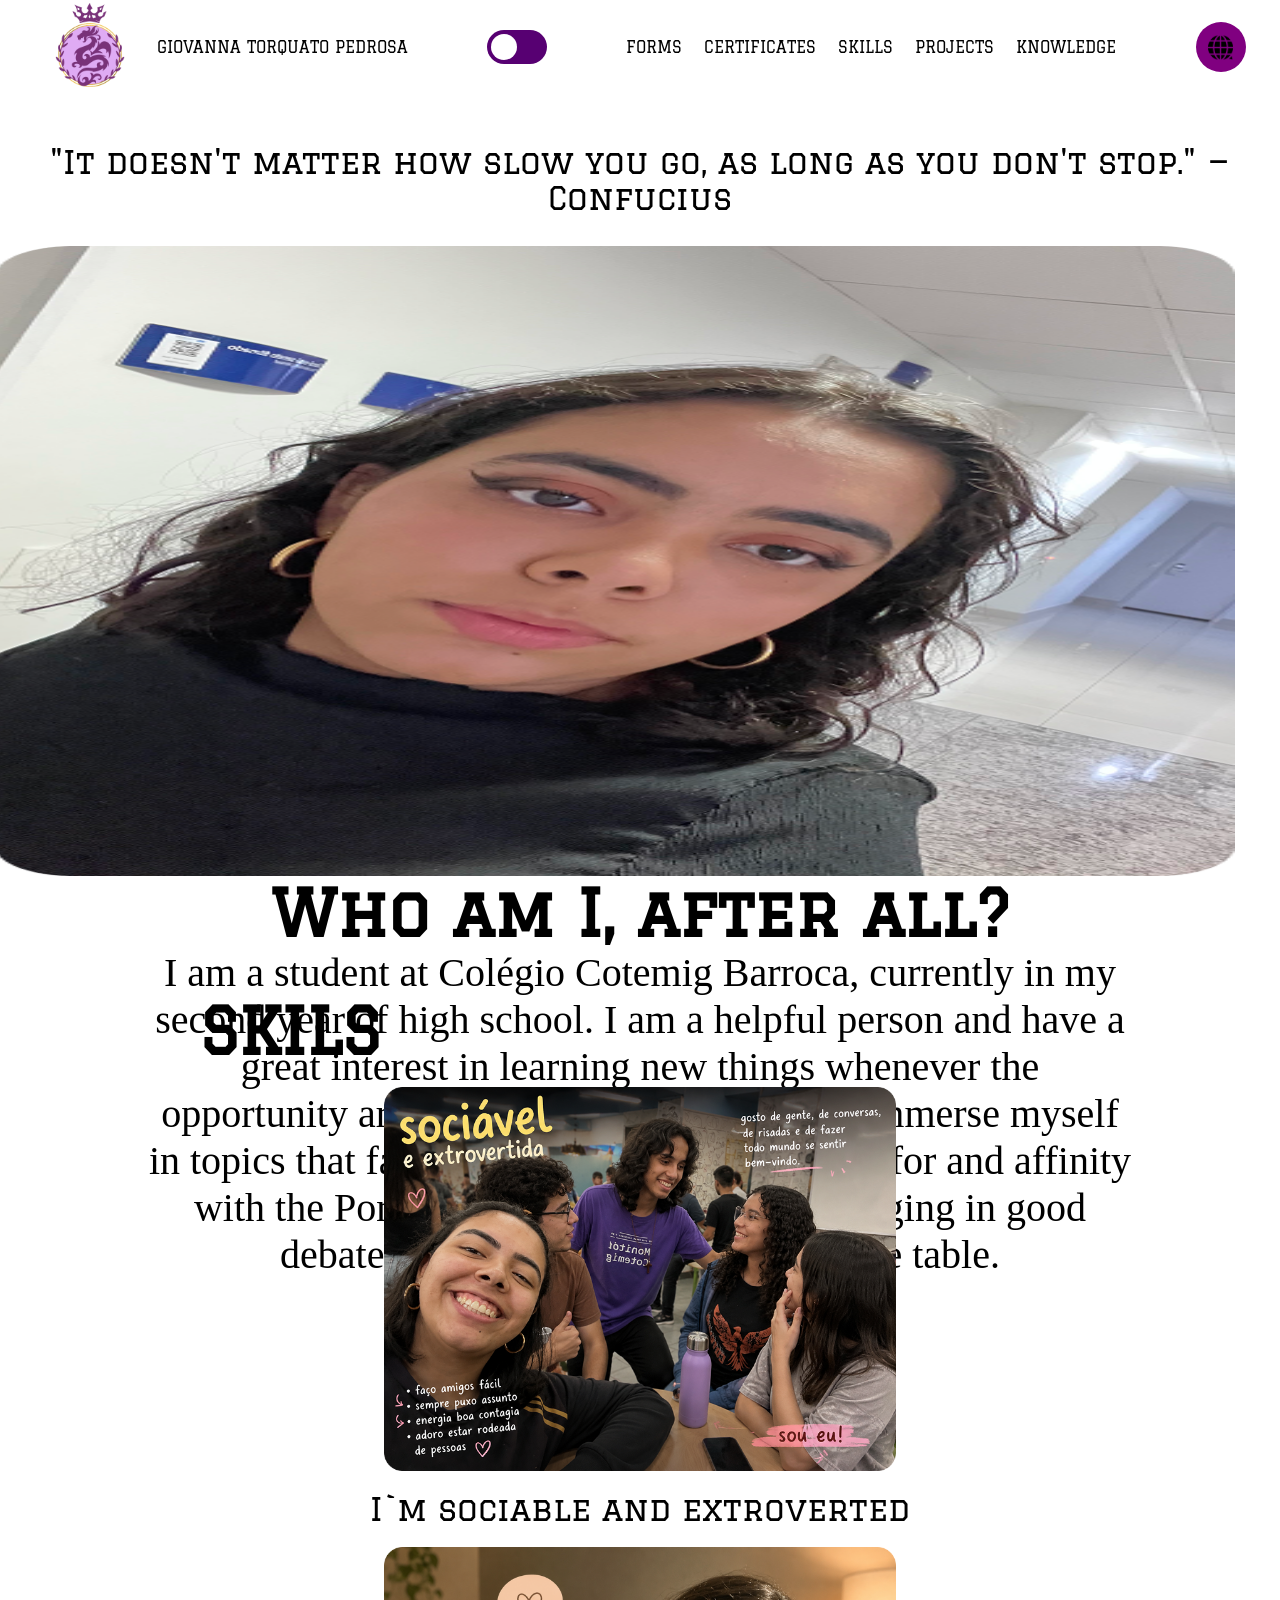
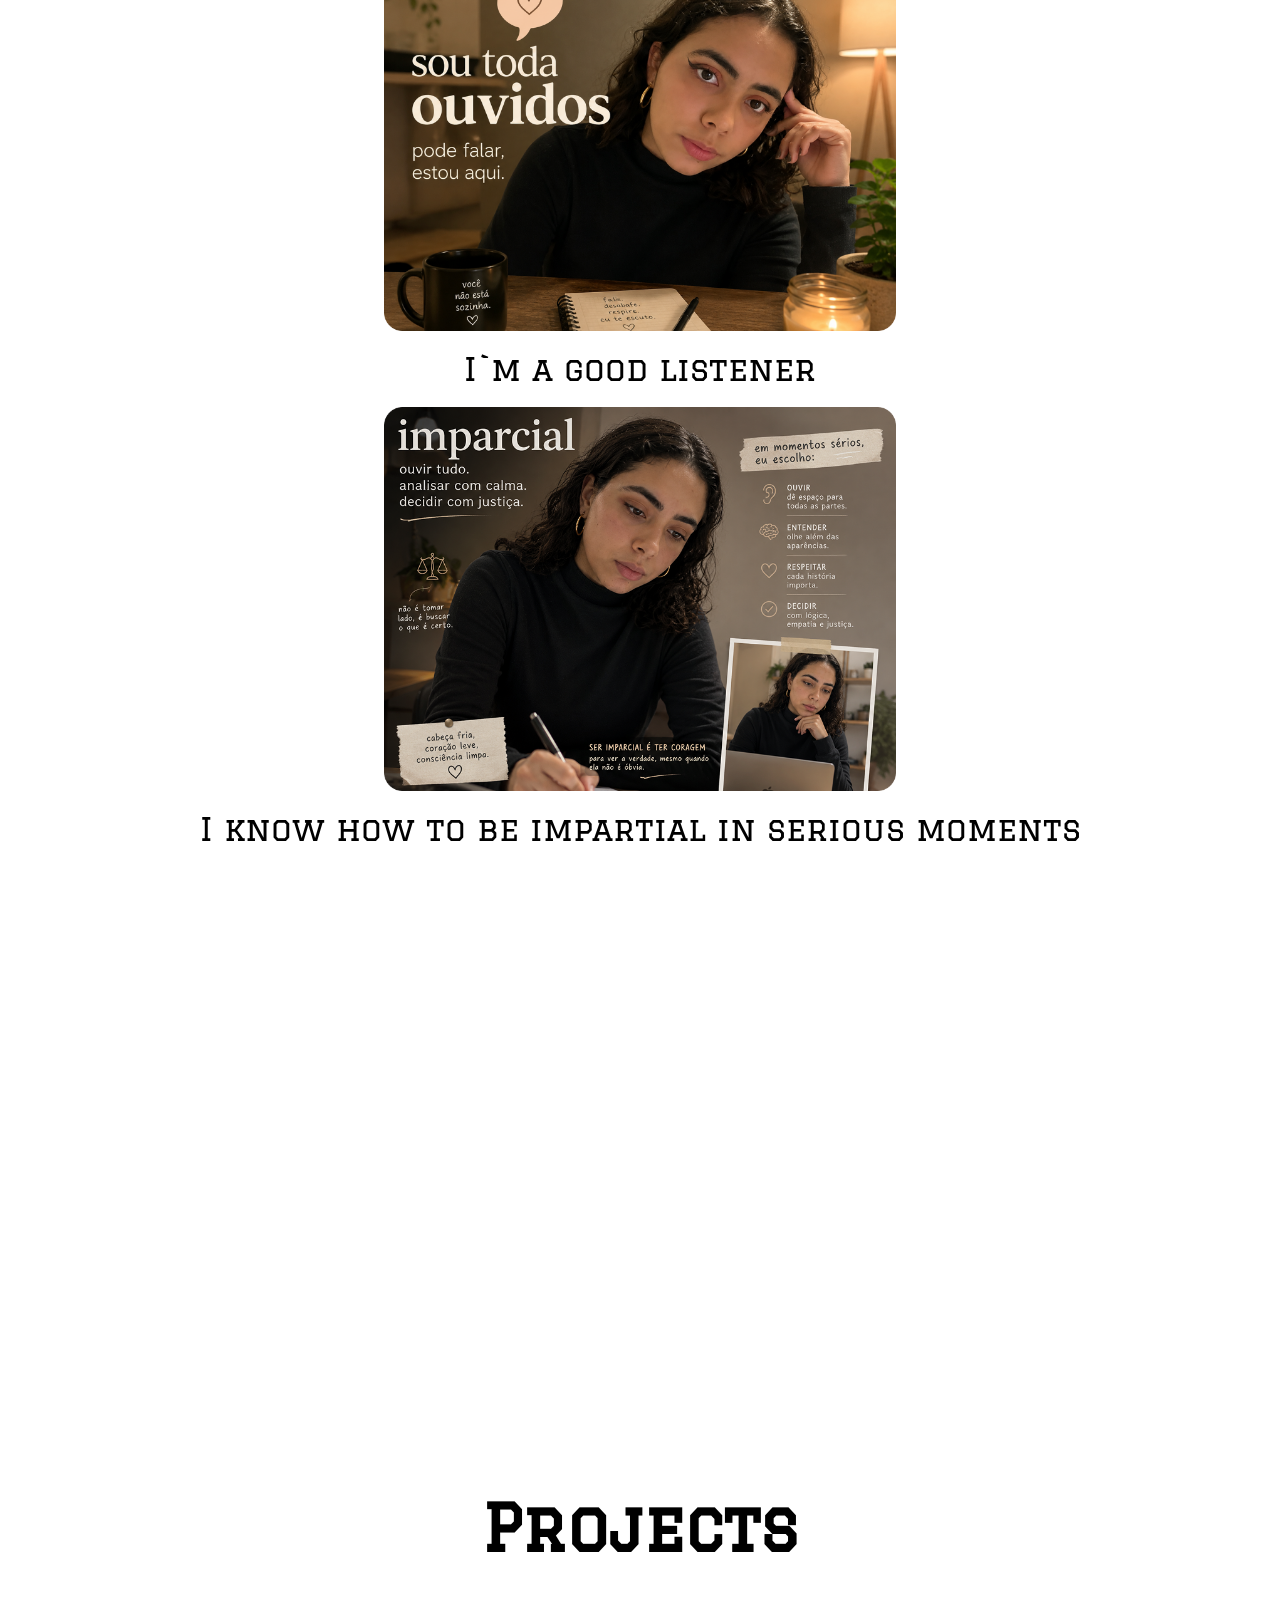
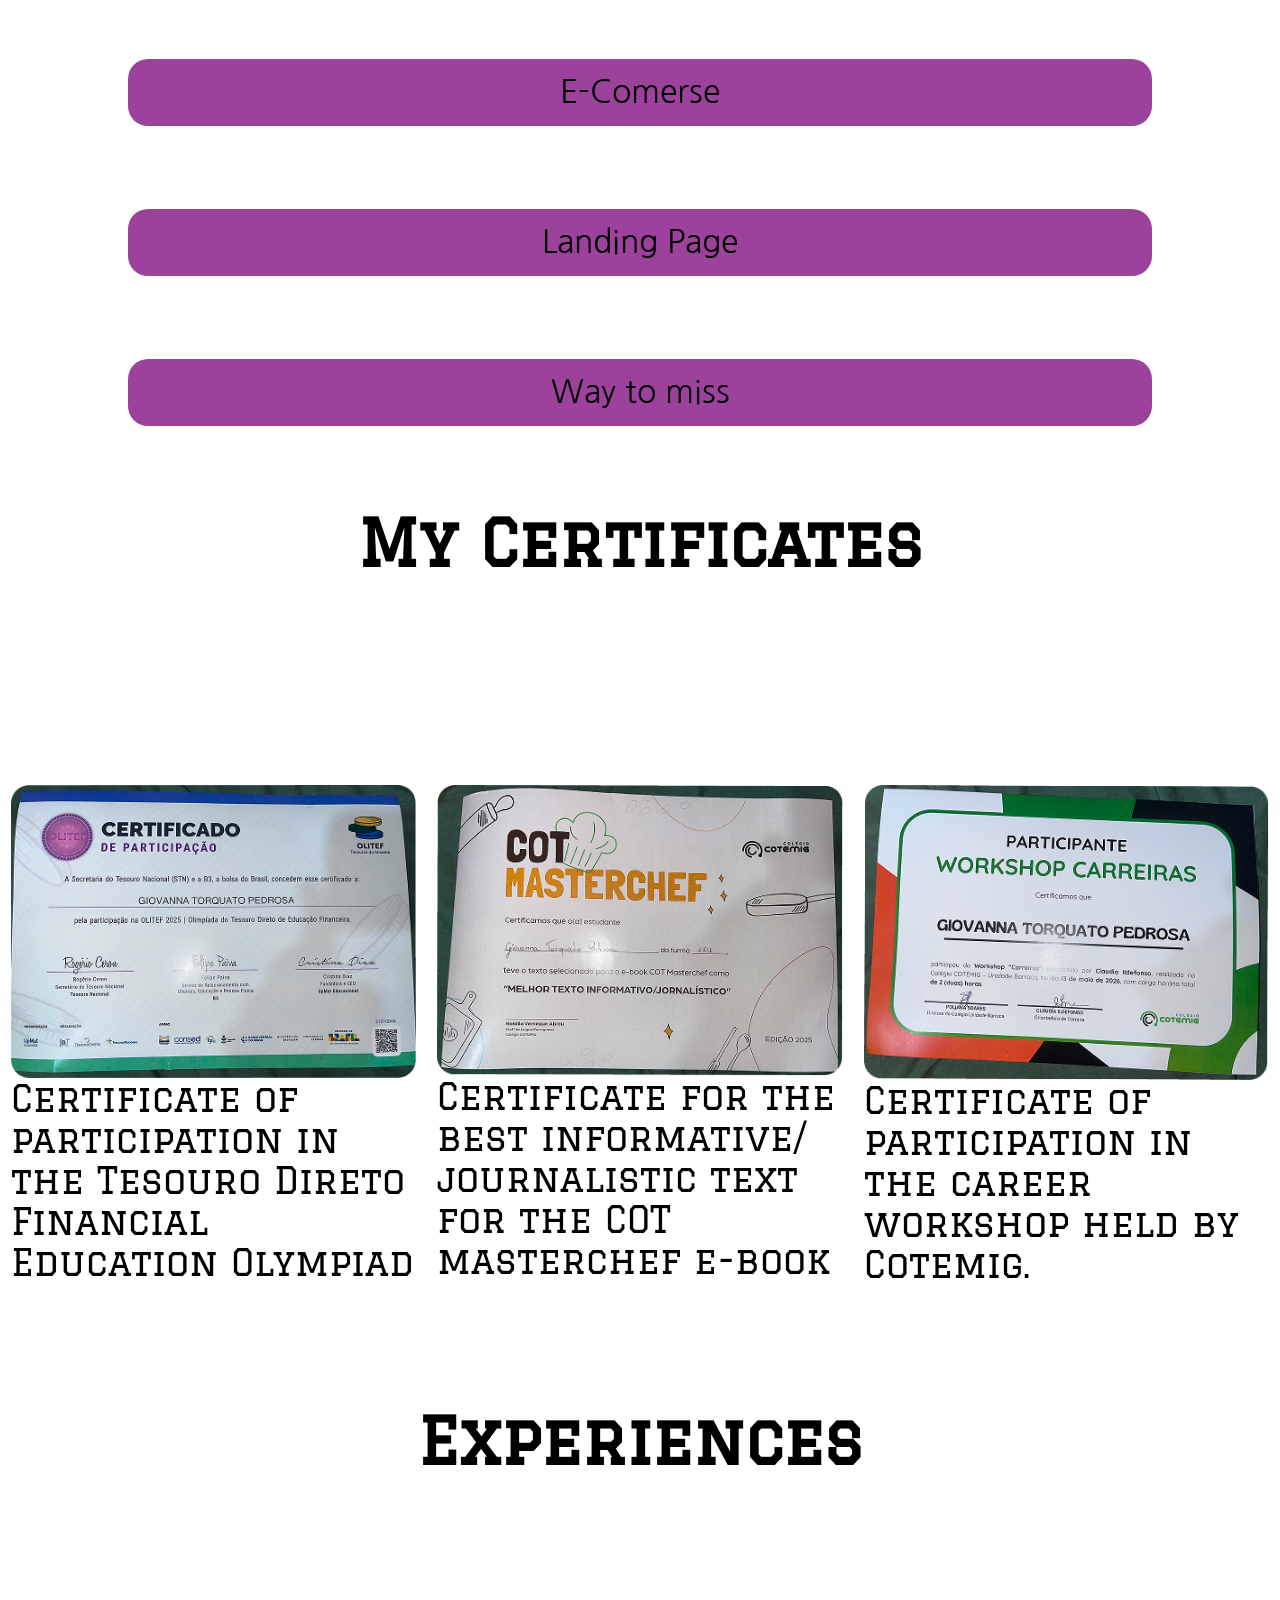
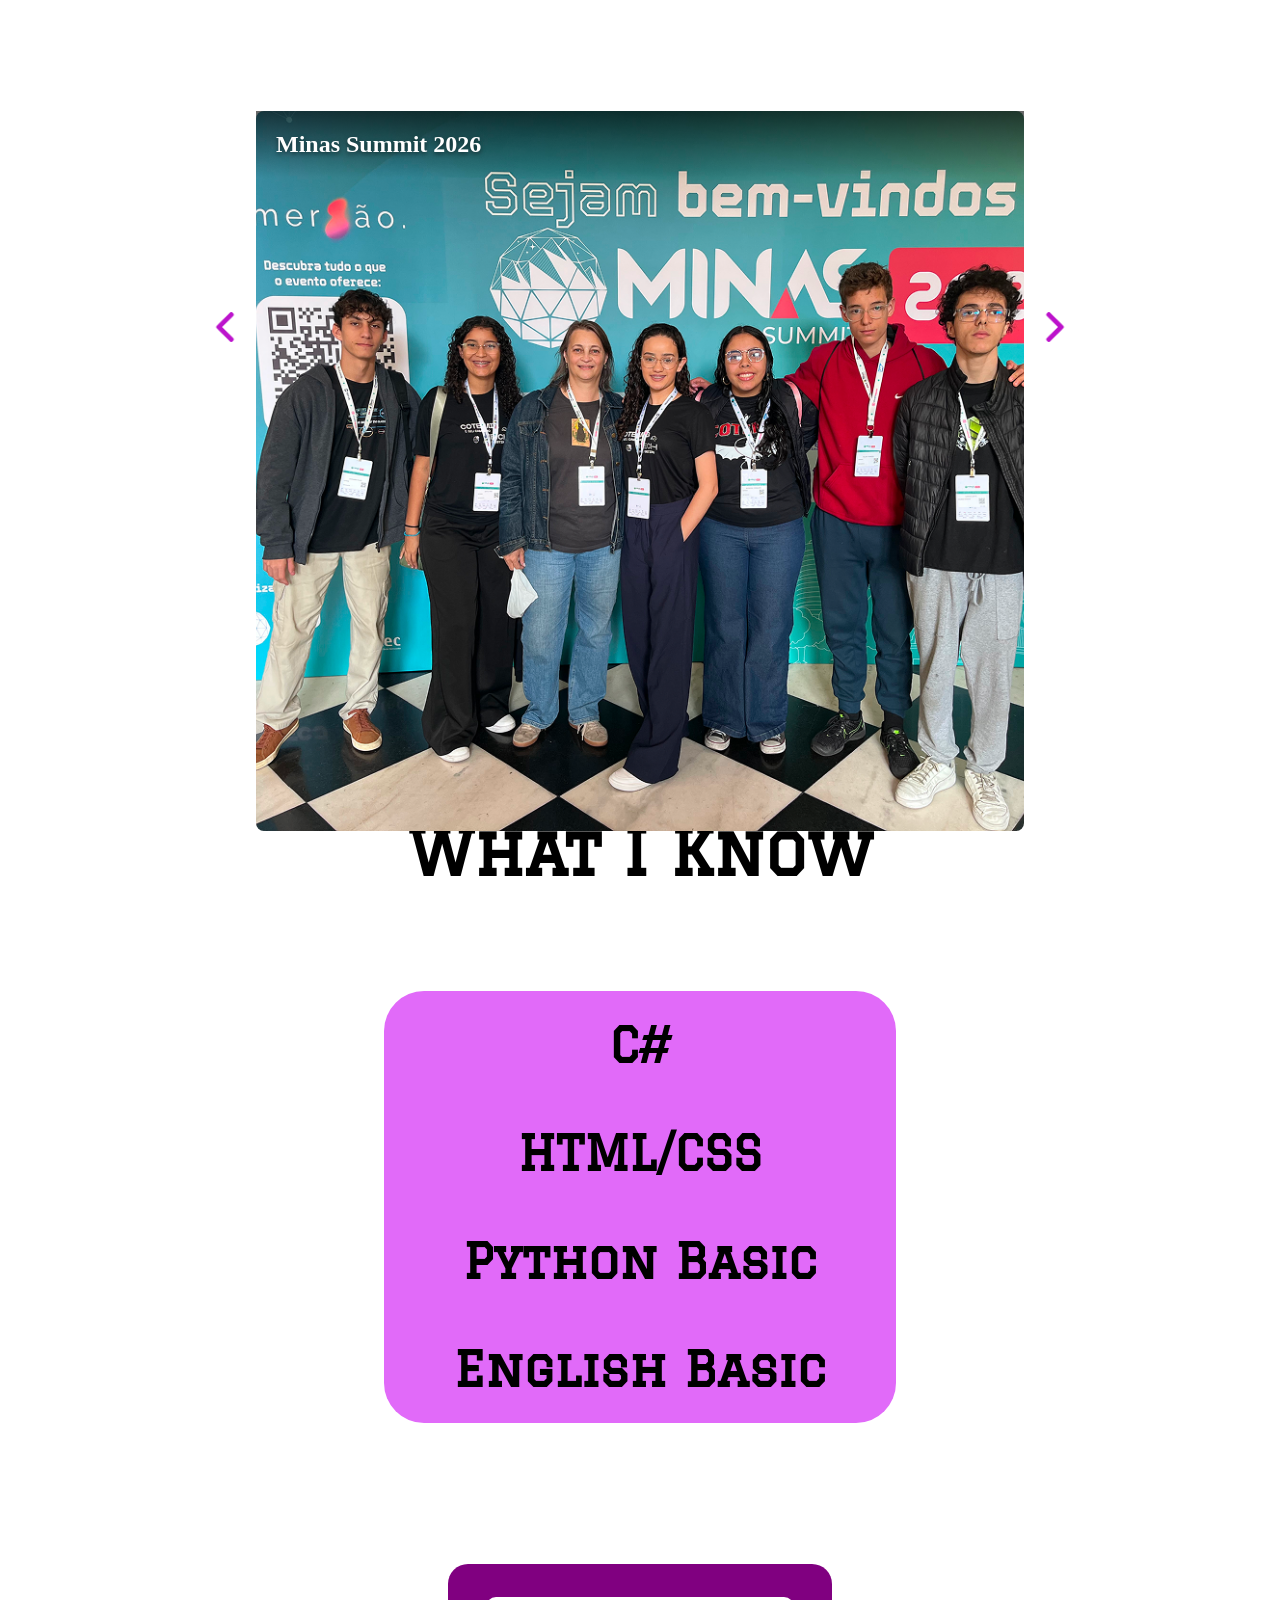
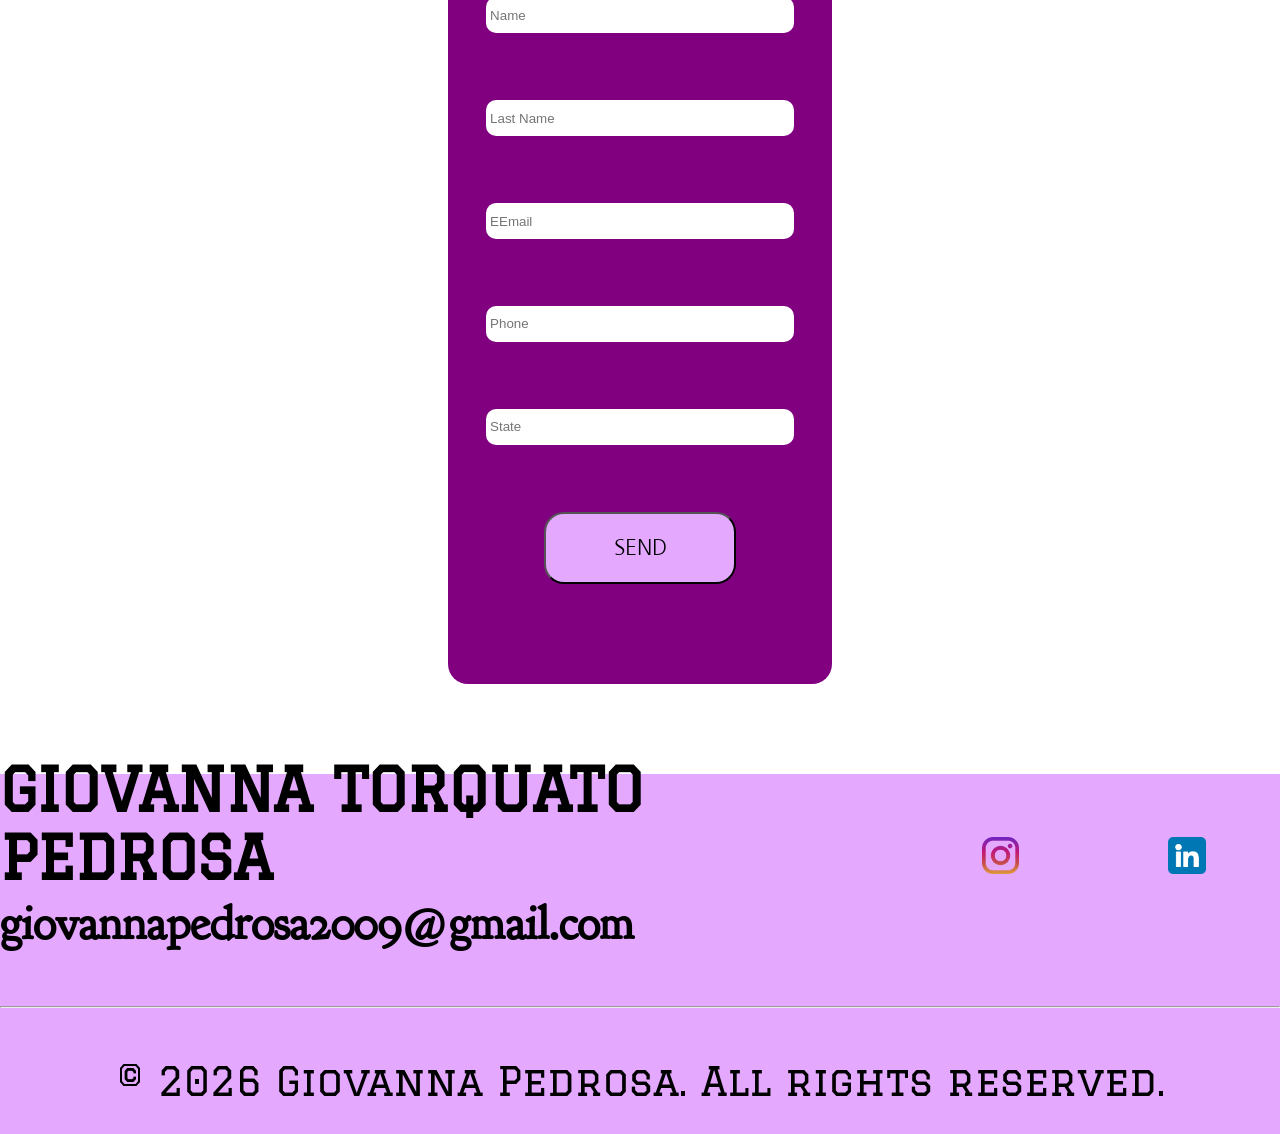
==== english.html @ 8c56c1c0 "Add files via upload" ====
<!DOCTYPE html>
<html lang="en">

<head>
    <meta charset="UTF-8">
    <meta name="viewport" content="width=device-width, initial-scale=1.0">
    <meta name="viewport" content="width=device-width, initial-scale=1">
    <title>Portifolio - GIOVANNA TORQUATO PEDROSA</title>
    <link rel="stylesheet" href="style.css">
    <script src="script.js" defer></script>
    <link rel="preconnect" href="https://fonts.googleapis.com">
    <link rel="preconnect" href="https://fonts.gstatic.com" crossorigin>
    <link
        href="https://fonts.googleapis.com/css2?family=Goudy+Bookletter+1911&family=Graduate&family=IM+Fell+Great+Primer+SC&family=Nanum+Gothic&display=swap"
        rel="stylesheet">
</head>

<body>
    <header class="header">

        <div id="logo_nome">
            <div class="img"><img src="Logo.png" alt=""></div>
            <p>GIOVANNA TORQUATO PEDROSA</p>

        </div>
        <label class="switch">
            <input type="checkbox" id="meu-switch">
            <span class="slider"></span>
        </label>

        <div class="dropdown">
            <button class="dropbtn">Menu</button>
            <div class="dropdown-content">
                <a href="#FORMS">FORMS</a>
                <a href="#CER">CERTIFICATES</a>
                <a href="#skils">SKILLS</a>
                <a href="#secao-contato">PROJECTS</a>
                <a href="#Conhecimento">KNOWLEDGE</a>
                </div>
        </div><a href="index.html" class="imgs"><img src="traducao.png" alt="English"></a>
            
    </header>

    <section class="conteudo">
        <p class="phrase">"It doesn't matter how slow you go, as long as you don't stop." — Confucius</p>
         <img src="eu.png" class="eu"><div class="conteudo1">
            <div class="display">
                <h1>Who am I, after all?</h1>
                <p>I am a student at Colégio Cotemig Barroca, currently in my second year of high school. I am a helpful person and have a great interest in learning new things whenever the opportunity arises. I like to read, write, and immerse myself in topics that fascinate me, and I have a talent for and affinity with the Portuguese language. I enjoy engaging in good debates and sharing my opinions at the table.</p>
            </div>


           

        </div>
    </section>

    <section class="sec2" id="skils">
        <h1>SKILS</h1>
        <div class="flex">
            <img src="736F07C6-680E-4A51-B554-42F11B63D9C4 1.png" alt="">
            <p>I`m sociable and extroverted</p>
            <img src="830AB924-5D31-4CAE-A9CB-38E85896D2C3 1@2x.png" alt="">
            <p>I`m a good listener</p>
            <img src="579F7F77-404A-4957-A056-CEA663D89677 1.png" alt="">
            <p>I know how to be impartial in serious moments</p>


        </div>
    </section>
    <section class="sec3">
        <h1>Projects</h1>
        <div class="projetos">
            <a href="https://jojiooo16.github.io/Jojiooo-s-Book/" target="_blank"
                rel="noopener noreferrer">E-Comerse</a>
            <a href="https://jojiooo16.github.io/Landing-Page/" target="_blank" rel="noopener noreferrer">Landing
                Page</a>
            <a href="https://jojiooo16.github.io/Landing-Page-Way-to-Miss/" target="_blank"
                rel="noopener noreferrer">Way to miss</a>
        </div>
    </section>
    <section class="sec4" id="CER">
        <h1>My Certificates</h1>
        <div class="tu">
            <div class="cer1">
                <img src="IMG_9919 1.png" alt="">
                <p>Certificate of participation in the Tesouro Direto Financial Education Olympiad</p>
                </img>
            </div>
            <div class="cer2">
                <img src="IMG_9921 1.png" alt="">
                <p>Certificate for the best informative/
                    journalistic text for the COT masterchef e-book</p>
                </img>
            </div>
            <div class="cer3">
                <img src="IMG_9920 1.png" alt="">
                <p>Certificate of participation in the career workshop held by Cotemig.</p>
                </img>
            </div>
        </div>
    </section>

    <section class="sec5">
        <h1>Experiences</h1>
        <div class="container-slides">
            <button id="volta"><img src="left-arrow.png" alt=""></button>

            <div class="imagens-container">
                <div class="carroseu on">
                    <img src="minas.png" alt="">
                    <div class="slide-texto">
                        <h2>Minas Summit 2026</h2>
                    </div>
                </div>
                <div class="carroseu">
                    <img src="cultura.png" alt="">
                    <div class="slide-texto">
                        <h2>Cultural Show - 2023/2024</h2>
                    </div>
                </div>
                <div class="carroseu">
                    <img src="robotica.png" alt="">
                    <div class="slide-texto">
                        <h2>Robotic - 2025</h2>
                    </div>
                </div>
                <div class="carroseu">
                    <img src="teatro.png" alt="">
                    <div class="slide-texto">
                        <h2>Plays - 2023/2024</h2>
                    </div>
                </div>
                <div class="carroseu">
                    <img src="feira.png" alt="">
                    <div class="slide-texto">
                        <h2>Science Fair - 2021/2024</h2>
                    </div>
                </div>
                <div class="carroseu">
                    <img src="Rectangle 9.png" alt="">
                    <div class="slide-texto">
                        <h2>English Basic - 2026/2031</h2>
                    </div>
                </div>
                <div class="carroseu">
                    <img src="cotegas.png" alt="">
                    <div class="slide-texto">
                        <h2>Colégio Cotemig - 2025/2027</h2>
                    </div>
                </div>
            </div>

            <button id="ir"><img src="right-arrow.png" alt=""></button>
        </div>
    </section>
    <section class="sec6" id="Conhecimento">
        <h1>What I Know</h1>
        <div id="roxo">
            <h2>C#</h2>
            <h2>HTML/CSS</h2>
            <h2>Python Basic</h2>
            <h2>English Basic</h2>
        </div>
    </section>
    <section class="forms" id="FORMS">
        <div id="fundo">
            <input type="text" name="" placeholder=" Name">
            <input type="text" name="" placeholder=" Last Name">
            <input type="text" name="" placeholder=" EEmail" id="email" onblur="validar_email()">
            <input type="text" name="" placeholder=" Phone" id="telefone" oninput="mascara_telefone()"
                maxlength="15">
            <input type="text" name="" placeholder=" State">
            <button id="ENVIAR">
                <p>SEND</p>
            </button>
            <span id="erro_email" style="color: red; font-size: 14px;"></span>
            <!-- <button href="" class="ENVIAR"><p>Enviar</p></button> -->
        </div>
    </section>
    <footer class="footer">
        <div class="flexing">
            <div class="email">
                <h1>GIOVANNA TORQUATO PEDROSA</h1>
                <h2>giovannapedrosa2009@gmail.com</h2>
            </div>
            <div class="redes">
                <a href=""><img class="insta" src="instagram(1).png" alt=""></a>
                <a href=""><img class="link" src="linkedin.png" alt=""></a>
            </div>
        </div>
        <hr>
        <p class="direitos">&copy; 2026 Giovanna Pedrosa. All rights reserved.</p>
    </footer>
</body>

</html>
---- style.css ----
* {
    margin: 0;
    margin-right: 0;
    padding: 0;
    box-sizing: border-box;
}

:root {
    --branco: #ffffff;
    --preto: black;
    --ball: purple;
    --cor: rgb(156, 65, 156);
    --Sei: #E16AF9;
    --cores: #E4A8FF;
    --opaco: 0 2px 4px rgba(0, 0, 0, 0.5);
    --botao: #570072;
    --fundo: purple;
    --roxo: #692a86;
    ;
}

.switch {
    position: relative;
    display: inline-block;
    width: 60px;
    height: 34px;
}


.switch input {
    opacity: 0;
    width: 0;
    height: 0;
}


.slider {
    position: absolute;
    cursor: pointer;
    top: 0;
    left: 0;
    right: 0;
    bottom: 0;
    background-color: var(--botao);
    transition: 0.4s;
    border-radius: 34px;
}


.slider:before {
    position: absolute;
    content: "";
    height: 26px;
    width: 26px;
    left: 4px;
    bottom: 4px;
    background-color: white;
    transition: 0.4s;
    border-radius: 50%;
}


.switch input:checked+.slider {
    background-color: #f8acff;
}


.switch input:checked+.slider:before {
    transform: translateX(26px);
}


body {
    background-color: var(--branco);
}

.header {
    display: flex;
    justify-content: space-around;
    align-items: center;
}

.dropdown-content {
    display: flex;
    justify-content: space-around;
    align-items: center;
    width: 100%;
}

.dropdown {
    width: 40%;
}

.dropbtn {
    display: none;
}

.imgs {
    background-color: var(--ball);
    width: 50px;
    height: 50px;
    border-radius: 50px;
}

a {
    text-decoration: none;
    color: var(--preto);
    display: flex;
    align-items: center;
    justify-content: center;
}

#logo_nome {
    display: flex;
    justify-content: space-around;
    align-items: center;
    width: 30%;

}

.imgs img {
    width: 50%;
    height: 50%;
    object-fit: cover;
}

.img img {
    width: 100%;
    height: 10vh;
}

#logo_nome p {
    font-family: "Graduate", serif;
    color: var(--preto);
}

.dropdown-content a {
    font-family: "Graduate", serif;
}

.conteudo {
    display: flex;
    flex-direction: column;
    align-items: center;
    padding: 20px;
    font-family: "Graduate", serif;
    width: 100%;
    height: 100vh;
}

.conteudo1 {
    display: flex;
    justify-content: space-around;
    align-items: center;
    font-family: "Graduate", serif;
}

.display {
    display: flex;
    flex-direction: column;
    align-items: center;
    justify-content: space-around;

}

.conteudo1 p {
    width: 80%;
    font-size: 40px;
    color: var(--preto);
    text-align: center;
    font-family: "IM Fell Great Primer SC", serif;
}

.conteudo1 h1 {
    width: 90%;
    font-size: 64px;
    color: var(--preto);
    text-align: center;
}

.eu {
    width: 100%;
    height: 70vh;
    margin-right: 50px;
}

.phrase {
    width: 100%;
    font-size: 32px;
    color: var(--preto);
    text-align: center;
    margin: 30px;
}

.flex {
    display: flex;
    flex-direction: column;
    align-items: center;
    justify-content: space-around;
}

.flex img {
    width: 40%;
    height: 50%;
    object-fit: cover;
    margin: 20px;
}

.sec2 {
    width: 100%;
    height: 230vh;
}

.flex p {
    font-family: "Graduate", serif;
    font-size: 32px;
    color: var(--preto);
}

.sec2 h1 {
    font-family: "Graduate", serif;
    font-size: 64px;
    color: var(--preto);
    margin-left: 200px;
}

.projetos {
    display: flex;
    flex-direction: column;
    justify-content: space-around;
    align-items: center;
    width: 100%;
    height: 50vh;
}

.projetos a {
    background-color: var(--cor);
    width: 80%;
    height: 15%;
    display: flex;
    justify-content: space-around;
    align-items: center;
    border-radius: 20px;
    font-family: "Nanum Gothic", sans-serif;
    font-size: 32px;
    color: var(--preto);
}

.sec3 {
    width: 100%;
    height: 70vh;
    display: flex;
    flex-direction: column;
    justify-content: space-around;
    align-items: center;
}

.sec3 h1 {
    font-family: "Graduate", serif;
    font-size: 64px;
    color: var(--preto);
}

.sec4 {
    width: 100%;
    height: 100vh;
    display: flex;
    flex-direction: column;
    justify-content: space-around;
    align-items: center;
}

.tu {
    width: 100%;
    height: 90vh;
    display: flex;
    justify-content: space-around;
    align-items: center;
}

.tu div {
    width: 40%;
    height: 50%;
    display: flex;
    justify-content: space-around;
    align-items: center;
    flex-direction: column;
}

.cer1 img {
    width: 95%;
    height: 100vh;
}

.cer2 img {
    width: 95%;
    height: 100vh;
}

.cer3 img {
    width: 95%;
    height: 100vh;
}

.cer1 p {
    width: 95%;
    height: 100%;
    font-family: "Graduate", serif;
    font-size: 36px;
    color: var(--preto);
}

.cer2 p {
    width: 95%;
    height: 100%;
    font-family: "Graduate", serif;
    font-size: 36px;
    color: var(--preto);
}

.cer3 p {
    width: 95%;
    height: 100%;
    font-family: "Graduate", serif;
    font-size: 36px;
    color: var(--preto);
}

.sec4 h1 {
    font-family: "Graduate", serif;
    font-size: 64px;
    margin-top: 10px;
    color: var(--preto);
}

.sec5 {
    width: 100%;
    height: 100vh;
    display: flex;
    flex-direction: column;
    justify-content: space-around;
    align-items: center;
}

.sec5 h1 {
    font-family: "Graduate", serif;
    font-size: 64px;
    margin-top: 10px;
    color: var(--preto);
}

.sec6 {
    width: 100%;
    height: 80vh;
    display: flex;
    flex-direction: column;
    justify-content: space-around;
    align-items: center;
    margin-top: 60px;
}

#roxo {
    background-color: var(--Sei);
    width: 40%;
    height: 60%;
    border-radius: 40px;
    display: flex;
    flex-direction: column;
    align-items: center;
    justify-content: space-around;
}

.sec6 h1 {
    font-family: "Graduate", serif;
    font-size: 64px;
    margin-top: 10px;
    color: var(--preto);
}

#roxo h2 {
    color: var(--preto);
    font-family: "Graduate", serif;
    font-size: 48px;
}


.footer {
    width: 100%;
    height: 40vh;
    display: flex;
    flex-direction: column;
    justify-content: center;
    background-color: var(--cores);
}
.redes {
    display: flex;
    width: 30%;
    justify-content: space-around;
}

.insta {
    width: 100%;
    height: 100%;
}

.redes a {
    width: 10%;
    height: 10%;
}

.link {
    width: 100%;
    height: 100%;
}

.flexing {
    display: flex;
    justify-content: space-around;
    align-items: center;
    width: 100%;
    margin-bottom: 50px;
}

.direitos {
    font-family: "Graduate", serif;
    font-size: 40px;
    text-align: center;
    margin: 50px;
}

.email h1 {
    font-family: "Graduate", serif;
    font-size: 60px;

}

.email h2 {
    font-family: "Goudy Bookletter 1911", sans-serif;
    font-size: 48px;
}

.container-slides {
    display: flex;
    width: 100%;
    align-items: center;
    justify-content: center;
    min-height: 100vh;
    gap: 1rem;
}

.imagens-container {
    position: relative;
    display: flex;
    align-items: center;
    justify-content: center;
    width: 60%;
    aspect-ratio: 16 / 9;

}

.carroseu {
    position: absolute;
    top: 0;
    left: 0;
    width: 100%;
    height: 100%;
    opacity: 0;
    transition: opacity 0.4s ease;
    margin-bottom: 50px;
}

.carroseu img {
    width: 100%;
    height: 80vh;
    object-fit: cover;
    display: block;
    border-radius: 8px;
    border-bottom: 50px;
}

.slide-texto {
    position: absolute;
    top: 0;
    left: 0;
    width: 100%;
    padding: 20px;
    box-sizing: border-box;
    background: linear-gradient(to bottom, rgba(0, 0, 0, 0.6), transparent);
}

.slide-texto h2 {
    color: var(--branco);
    font-size: 1.5rem;
    margin: 0;
    text-shadow: var(--opaco);
}

.on {
    opacity: 1;
    z-index: 1;
}

#volta,
#ir {
    width: 30px;
    height: 30px;
    border: none;
    background-color: transparent;
    cursor: pointer;
}

#volta img,
#ir img {
    width: 100%;
    height: 100%;
}

.forms {
    width: 100%;
    height: 100vh;
    display: flex;
    flex-direction: column;
    justify-content: space-around;
    align-items: center;
}

#fundo {
    width: 30%;
    height: 80%;
    background-color: var(--fundo);
    border-radius: 20px;
    display: flex;
    flex-direction: column;
    justify-content: space-around;
    align-items: center;
}

input[type="text"] {
    width: 80%;
    height: 5%;
    border-radius: 10px;
    border: none;
}

#ENVIAR {
    width: 50%;
    height: 10%;
    border-radius: 20px;
    background-color: var(--cores);
}

#ENVIAR p {
    font-family: "Nanum Gothic", sans-serif;
    font-size: 21px;
}

.dark_mode {
    --branco: black;
    --preto: white;
    --ball: purple;
    --cor: rgb(156, 65, 156);
    --Sei: #E16AF9;
    --cores: #E4A8FF;
    --botao: #570072;
    --fundo: purple;
}

@media (max-width: 550px) {
    .dark_mode {
        --branco: black;
        --preto: white;
        --ball: purple;
        --cor: rgb(156, 65, 156);
        --Sei: #E16AF9;
        --cores: #E4A8FF;
        --botao: #570072;
        --fundo: purple;
    }

    .header {
        display: flex;
        justify-content: space-evenly;
        align-items: center;
    }

    #logo_nome {
        display: flex;
        justify-content: center;
        width: 30%;
        scale: 0.8;
    }

    #logo_nome .img {
        width: 40%;
        height: 50%;
    }

    #logo_nome .img img {
        width: 100%;
        height: 100%;
        scale: 0.8;
    }

    #logo_nome p {
        width: 80px;
        font-size: 10px;
    }


    .switch {
        position: relative;
        display: inline-block;
        width: 45px;
        height: 24px;
    }


    .switch input {
        opacity: 0;
        width: 0;
        height: 0;
    }


    .slider {
        position: absolute;
        cursor: pointer;
        top: 0;
        left: 0;
        right: 0;
        bottom: 0;
        background-color: var(--botao);
        transition: 0.4s;
        border-radius: 34px;
    }


    .slider:before {
        position: absolute;
        content: "";
        height: 16px;
        width: 16px;
        left: 4px;
        bottom: 4px;
        background-color: white;
        transition: 0.4s;
        border-radius: 50%;
    }


    .switch input:checked+.slider {
        background-color: #f8acff;
    }


    .switch input:checked+.slider:before {
        transform: translateX(20px);
    }

    .imgs {
        background-color: var(--Sei);
        width: 20px;
        height: 20px;
        border-radius: 50px;
    }

    .imgs img {
        width: 12px;
        height: 12px;
        object-fit: cover;
    }

    body {
        width: 100%;
        height: 100%;
    }

    .conteudo {
        display: flex;
        flex-direction: column;
        align-items: center;
        padding: 20px;
        font-family: "Graduate", serif;
        width: 100%;
        height: 120vh;
    }

    .conteudo1 {
        flex-direction: column;
        font-family: "Graduate", serif;
    }

    .display {
        display: flex;
        flex-direction: column;
        align-items: center;
        justify-content: space-around;

    }

    .conteudo1 p {
        width: 80%;
        font-size: 20px;
        color: var(--preto);
        text-align: center;
        font-family: "IM Fell Great Primer SC", serif;
    }

    .conteudo1 h1 {
        width: 90%;
        font-size: 34px;
        color: var(--preto);
        text-align: center;
    }

    .eu {
        width: 50%;
        height: 50vh;
        margin-right: 0px;
        margin: 10px;
    }

    .phrase {
        width: 100%;
        font-size: 15px;
        color: var(--preto);
        text-align: center;
        margin: 30px;
    }

    .dropdown {
        width: 40%;
        position: relative;
        display: inline-block;
    }

    .dropdown-content {
        display: none;
        position: absolute;
        background-color: #f1f1f1;
        min-width: 160px;
        box-shadow: 0px 8px 16px rgba(0, 0, 0, 0.2);
        z-index: 1;
    }

    .dropdown-content a {
        color: black;
        padding: 12px 16px;
        text-decoration: none;
        display: block;
    }

    .dropdown-content a:hover {
        background-color: #ddd;
    }

    .dropdown:hover .dropdown-content {
        display: block;
    }

    .dropbtn {
        display: block;
        background-color: var(--botao);
        padding: 10px;
        border-radius: 50px;
        border: none;
        color: var(--branco);
    }

    .dropdown:hover .dropbtn {
        background-color: var(--Sei);
        padding: 10px;
        border-radius: 50px;
        border: none;
        color: var(--preto);
    }

    .flex {
        display: flex;
        flex-direction: column;
        align-items: center;
        justify-content: space-around;
    }

    .flex img {
        width: 40%;
        height: 50%;
        object-fit: cover;
        margin: 20px;
    }

    .sec2 {
        width: 100%;
        height: 130vh;
    }

    .flex p {
        font-family: "Graduate", serif;
        font-size: 12px;
        color: var(--preto);
    }

    .sec2 h1 {
        font-family: "Graduate", serif;
        font-size: 34px;
        color: var(--preto);
        margin-left: 0px;
        width: 100%;
        text-align: center;
    }

    .projetos {
        display: flex;
        flex-direction: column;
        justify-content: space-around;
        align-items: center;
        width: 100%;
        height: 50vh;
    }

    .projetos a {
        background-color: var(--cor);
        width: 80%;
        height: 15%;
        scale: 0.8;
        display: flex;
        justify-content: space-around;
        align-items: center;
        border-radius: 20px;
        font-family: "Nanum Gothic", sans-serif;
        font-size: 22px;
        color: var(--preto);
    }

    .sec3 {
        width: 100%;
        height: 60vh;
        display: flex;
        flex-direction: column;
        justify-content: space-around;
        align-items: center;
    }

    .sec3 h1 {
        font-family: "Graduate", serif;
        font-size: 34px;
        color: var(--preto);
    }

    .sec4 {
        width: 100%;
        height: 120vh;
        display: flex;
        flex-direction: column;
        justify-content: space-around;
        align-items: center;
    }

    .tu {
        width: 100%;
        height: 90vh;
        display: flex;
        flex-direction: column;
        justify-content: space-around;
        align-items: center;
        margin-top: 20px;
    }

    .tu div {
        width: 70%;
        height: 80%;
        display: flex;
        justify-content: space-around;
        align-items: center;
        flex-direction: column;
    }

    .cer1 img {
        width: 95%;
        height: 100vh;
    }

    .cer2 img {
        width: 95%;
        height: 100vh;
    }

    .cer3 img {
        width: 95%;
        height: 100vh;
    }

    .cer1 p {
        width: 100%;
        height: 100%;
        font-family: "Graduate", serif;
        font-size: 16px;
        color: var(--preto);
    }

    .cer2 p {
        width: 100%;
        height: 100%;
        font-family: "Graduate", serif;
        font-size: 16px;
        color: var(--preto);
    }

    .cer3 p {
        width: 100%;
        height: 100%;
        font-family: "Graduate", serif;
        font-size: 16px;
        color: var(--preto);
    }

    .sec4 h1 {
        font-family: "Graduate", serif;
        font-size: 44px;
        margin-top: 10px;
        color: var(--preto);
    }

    .sec5 {
        width: 100%;
        height: 100vh;
        display: flex;
        flex-direction: column;
        justify-content: space-around;
        align-items: center;
    }

    .sec5 h1 {
        font-family: "Graduate", serif;
        font-size: 64px;
        margin-top: 10px;
        color: var(--preto);
    }

    .container-slides {
        display: flex;
        width: 100%;
        align-items: center;
        justify-content: center;
        min-height: 100vh;
        gap: 1rem;
    }

    .imagens-container {
        position: relative;
        display: flex;
        align-items: center;
        justify-content: center;
        width: 60%;
        aspect-ratio: 16 / 9;

    }

    .carroseu {
        position: absolute;
        top: 0;
        left: 0;
        width: 100%;
        height: 100%;
        opacity: 0;
        transition: opacity 0.4s ease;
        margin-bottom: 50px;
    }

    .carroseu img {
        width: 100%;
        height: 80vh;
        object-fit: cover;
        display: block;
        border-radius: 8px;
        border-bottom: 50px;
    }

    .slide-texto {
        position: absolute;
        top: 0;
        left: 0;
        width: 100%;
        padding: 20px;
        box-sizing: border-box;
        background: linear-gradient(to bottom, rgba(0, 0, 0, 0.6), transparent);
    }

    .slide-texto h2 {
        color: var(--branco);
        font-size: 1.5rem;
        margin: 0;
        text-shadow: var(--opaco);
    }

    .on {
        opacity: 1;
        z-index: 1;
    }

    #volta,
    #ir {
        width: 30px;
        height: 30px;
        border: none;
        background-color: transparent;
        cursor: pointer;
    }

    #volta img,
    #ir img {
        width: 100%;
        height: 100%;
    }

    .forms {
        width: 100%;
        height: 100vh;
        display: flex;
        flex-direction: column;
        justify-content: space-around;
        align-items: center;
    }
    .sec4 {
    height: auto;
    gap: 30px;
    padding: 20px 0 40px;
}

.tu {
    height: auto;
    gap: 40px;
}

.tu div {
    width: 80%;
    height: auto;
    gap: 12px;
}

.tu img,
.cer1 img,
.cer2 img,
.cer3 img {
    width: 100%;
    height: auto;
}

.cer1 p,
.cer2 p,
.cer3 p {
    height: auto;
}

.sec5 {
    height: auto;
    gap: 20px;
    padding: 30px 0;
}

.sec5 h1 {
    font-size: 34px;
}

.container-slides {
    min-height: auto;
}

.imagens-container {
    width: 75%;
    aspect-ratio: 4 / 3;
}

.carroseu img {
    height: 100%;
}
.sec6 {
    margin-top: 0px;
}

#roxo {
    background-color: var(--Sei);
    width: 80%;
    height: 60%;
    border-radius: 40px;
    display: flex;
    flex-direction: column;
    align-items: center;
    justify-content: space-around;
}

.sec6 h1 {
    font-family: "Graduate", serif;
    font-size: 34px;
    margin-top: 10px;
    color: var(--preto);
}
#roxo h2 {
    font-size: 26px;
}
.forms {
    width: 100%;
    height: 100vh;
    display: flex;
    flex-direction: column;
    justify-content: space-around;
    align-items: center;
}

#fundo {
    width: 70%;
    height: 80%;
}

.footer {
    width: 100%;
    height: auto;
    display: flex;
    flex-direction: column;
    justify-content: center;
    background-color: var(--cores);
}
.flexing {
    flex-direction: column;
    gap: 16px;
    margin-bottom: 0;
    padding: 24px 16px 0;
    text-align: center;
}

.redes {
    width: auto;
    gap: 20px;
}

.redes a {
    width: 36px;
    height: 36px;
}

.insta,
.link {
    width: 100%;
    height: 100%;
    object-fit: contain;
}

.direitos {
    font-size: 14px;
    margin: 16px;
}
.email h1 {
    font-family: "Graduate", serif;
    font-size: 30px;

}

.email h2 {
    font-family: "Goudy Bookletter 1911", sans-serif;
    font-size: 18px;
}
}
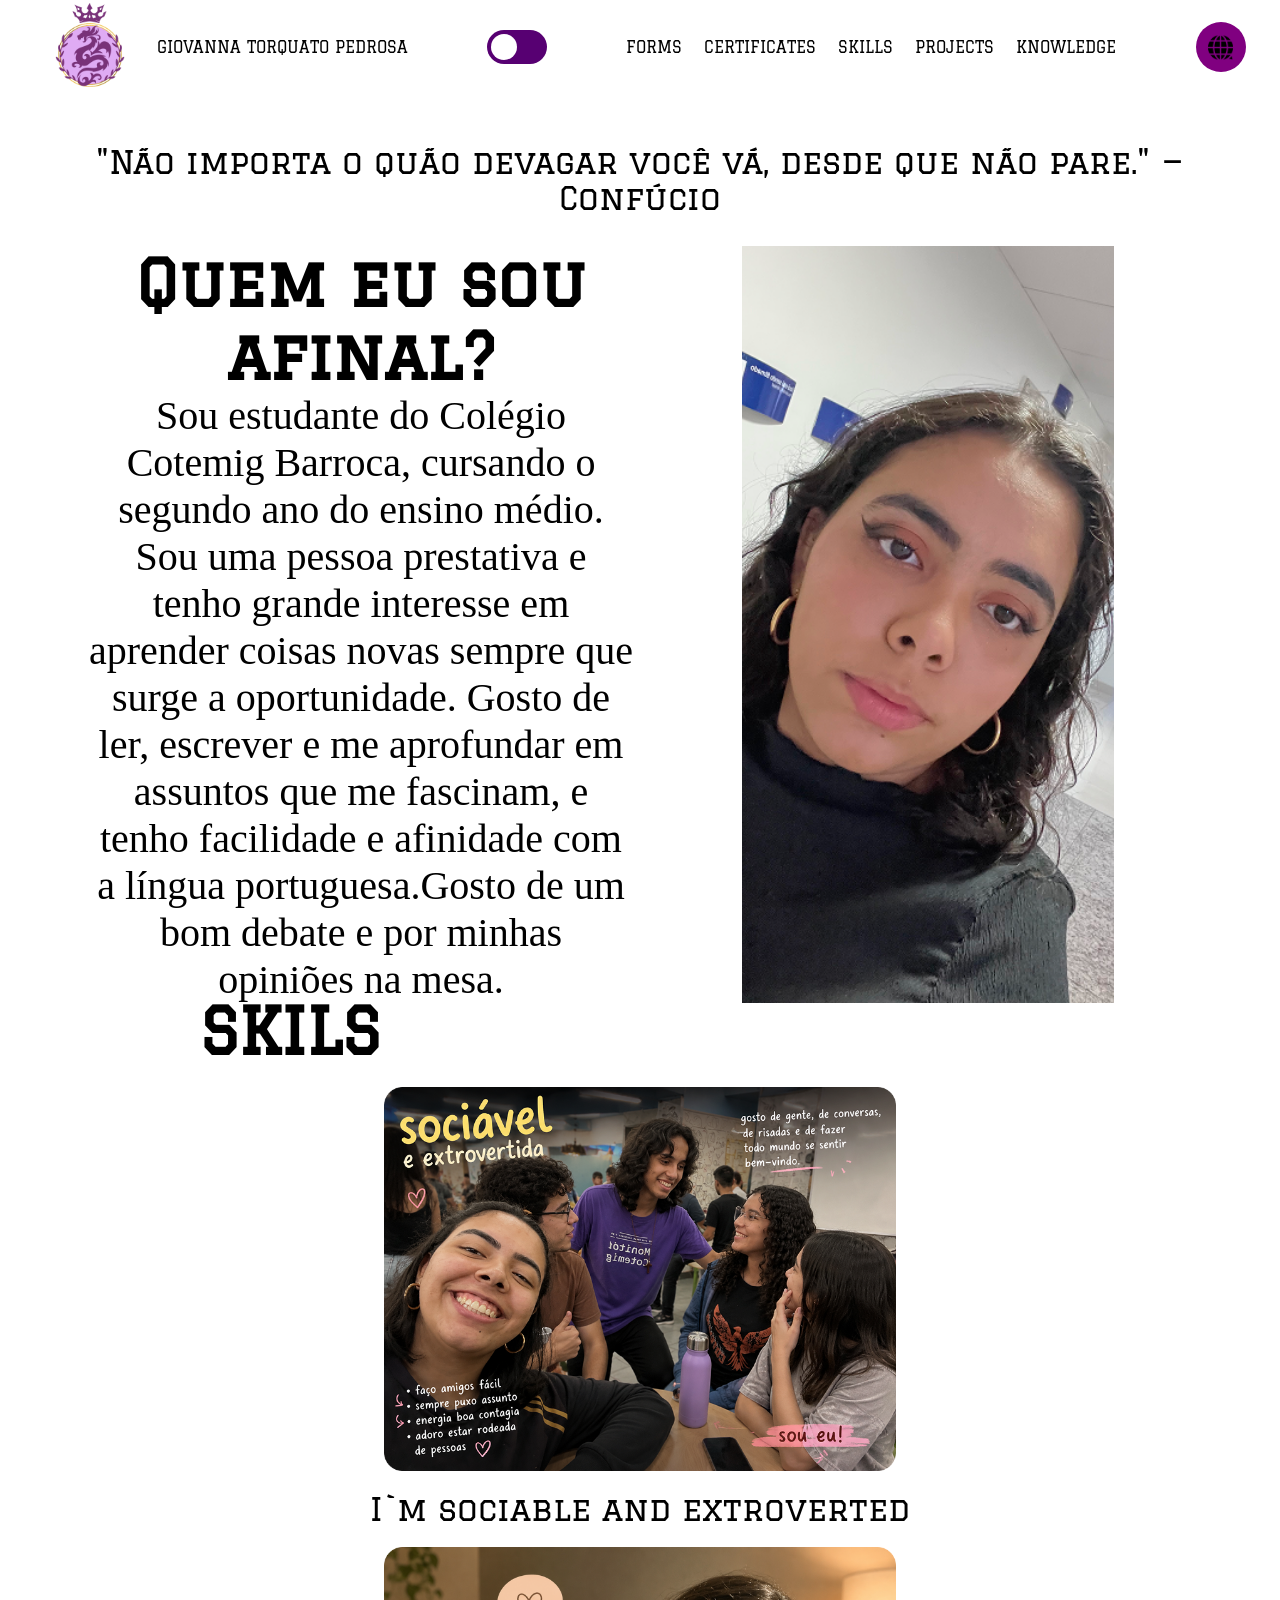
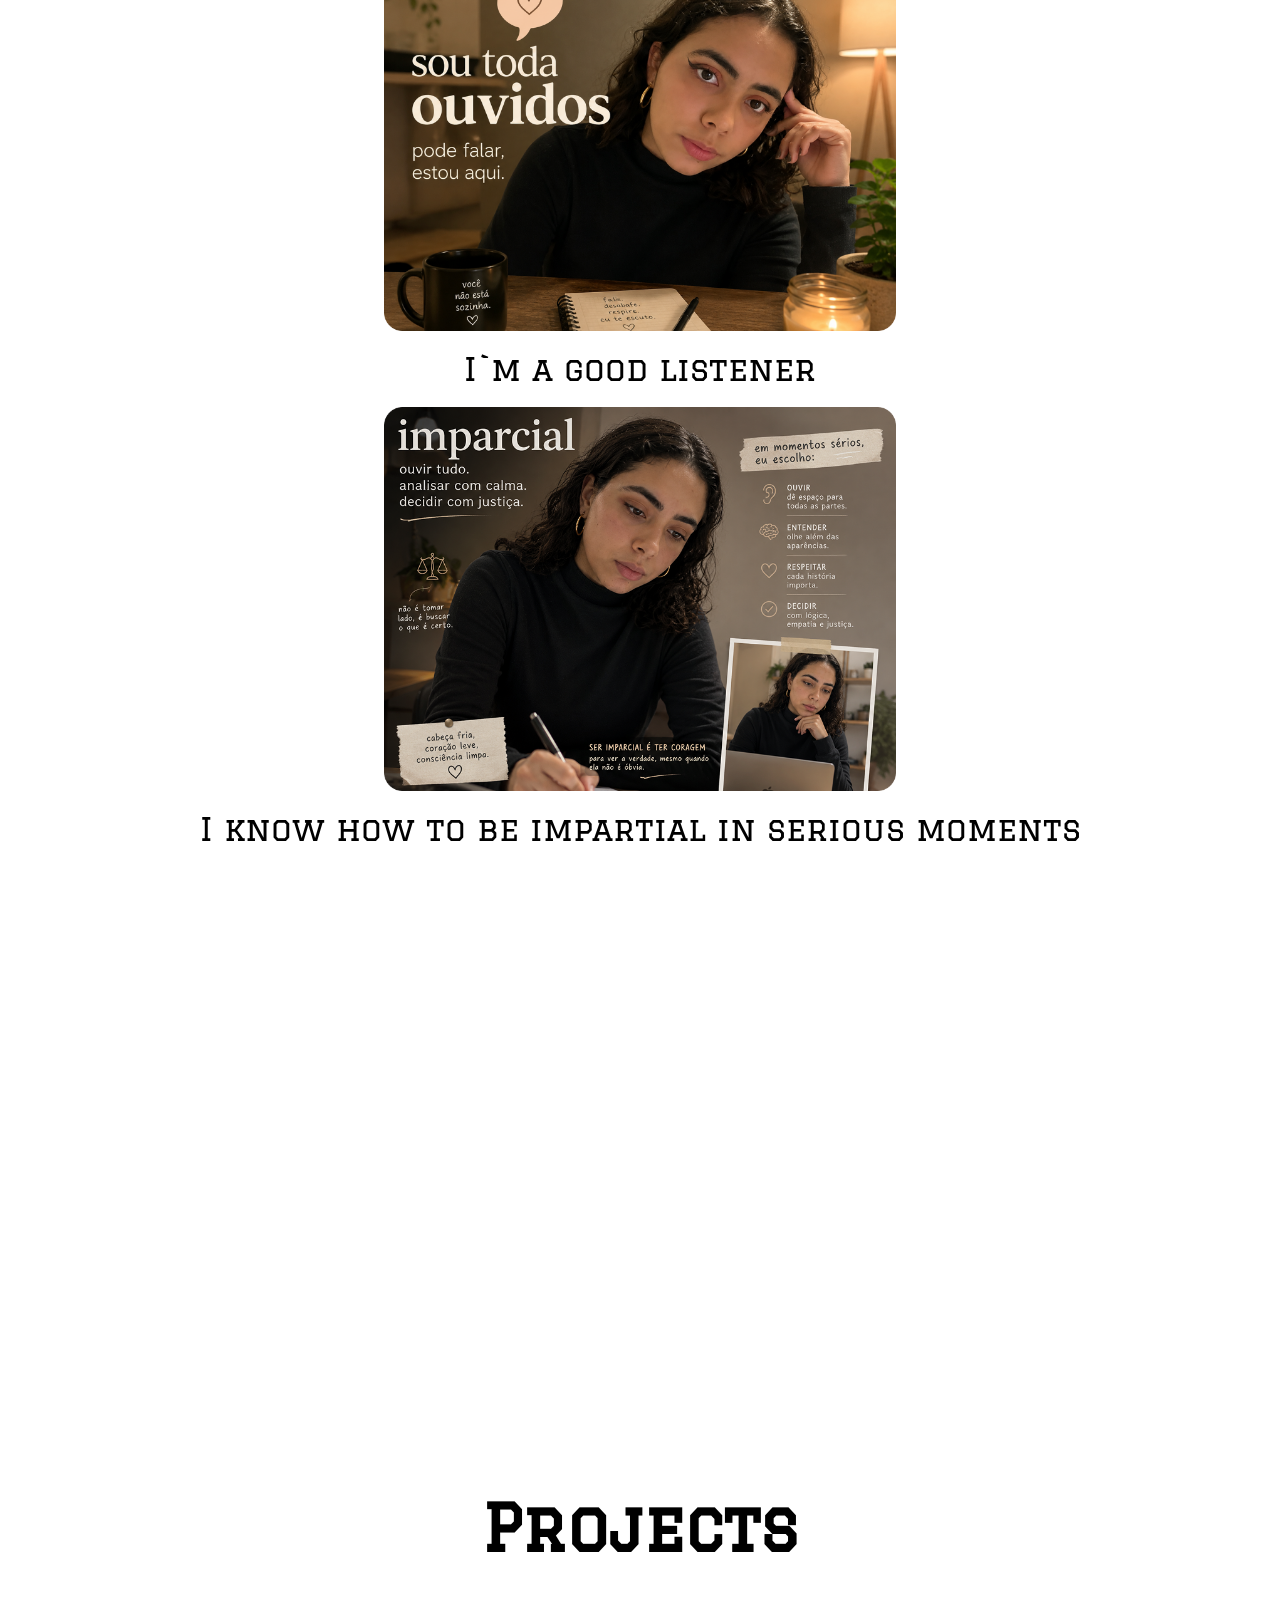
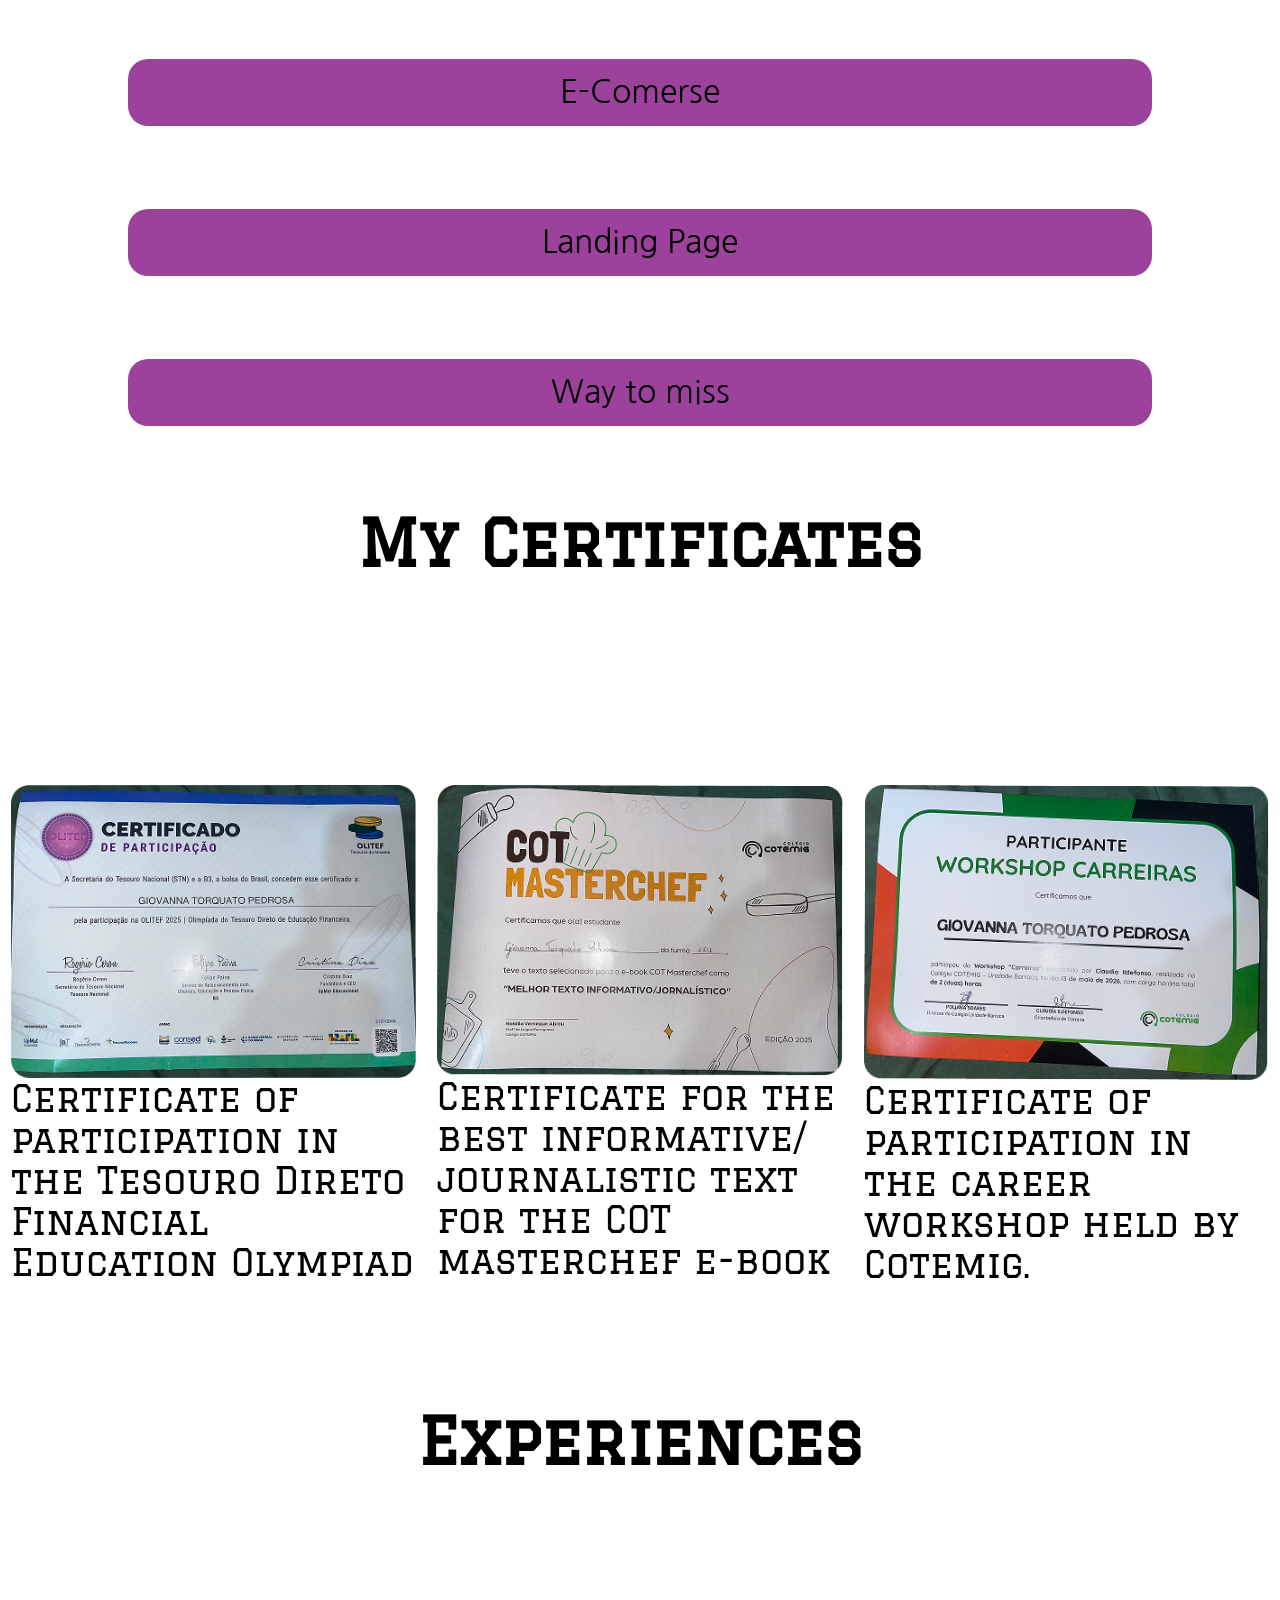
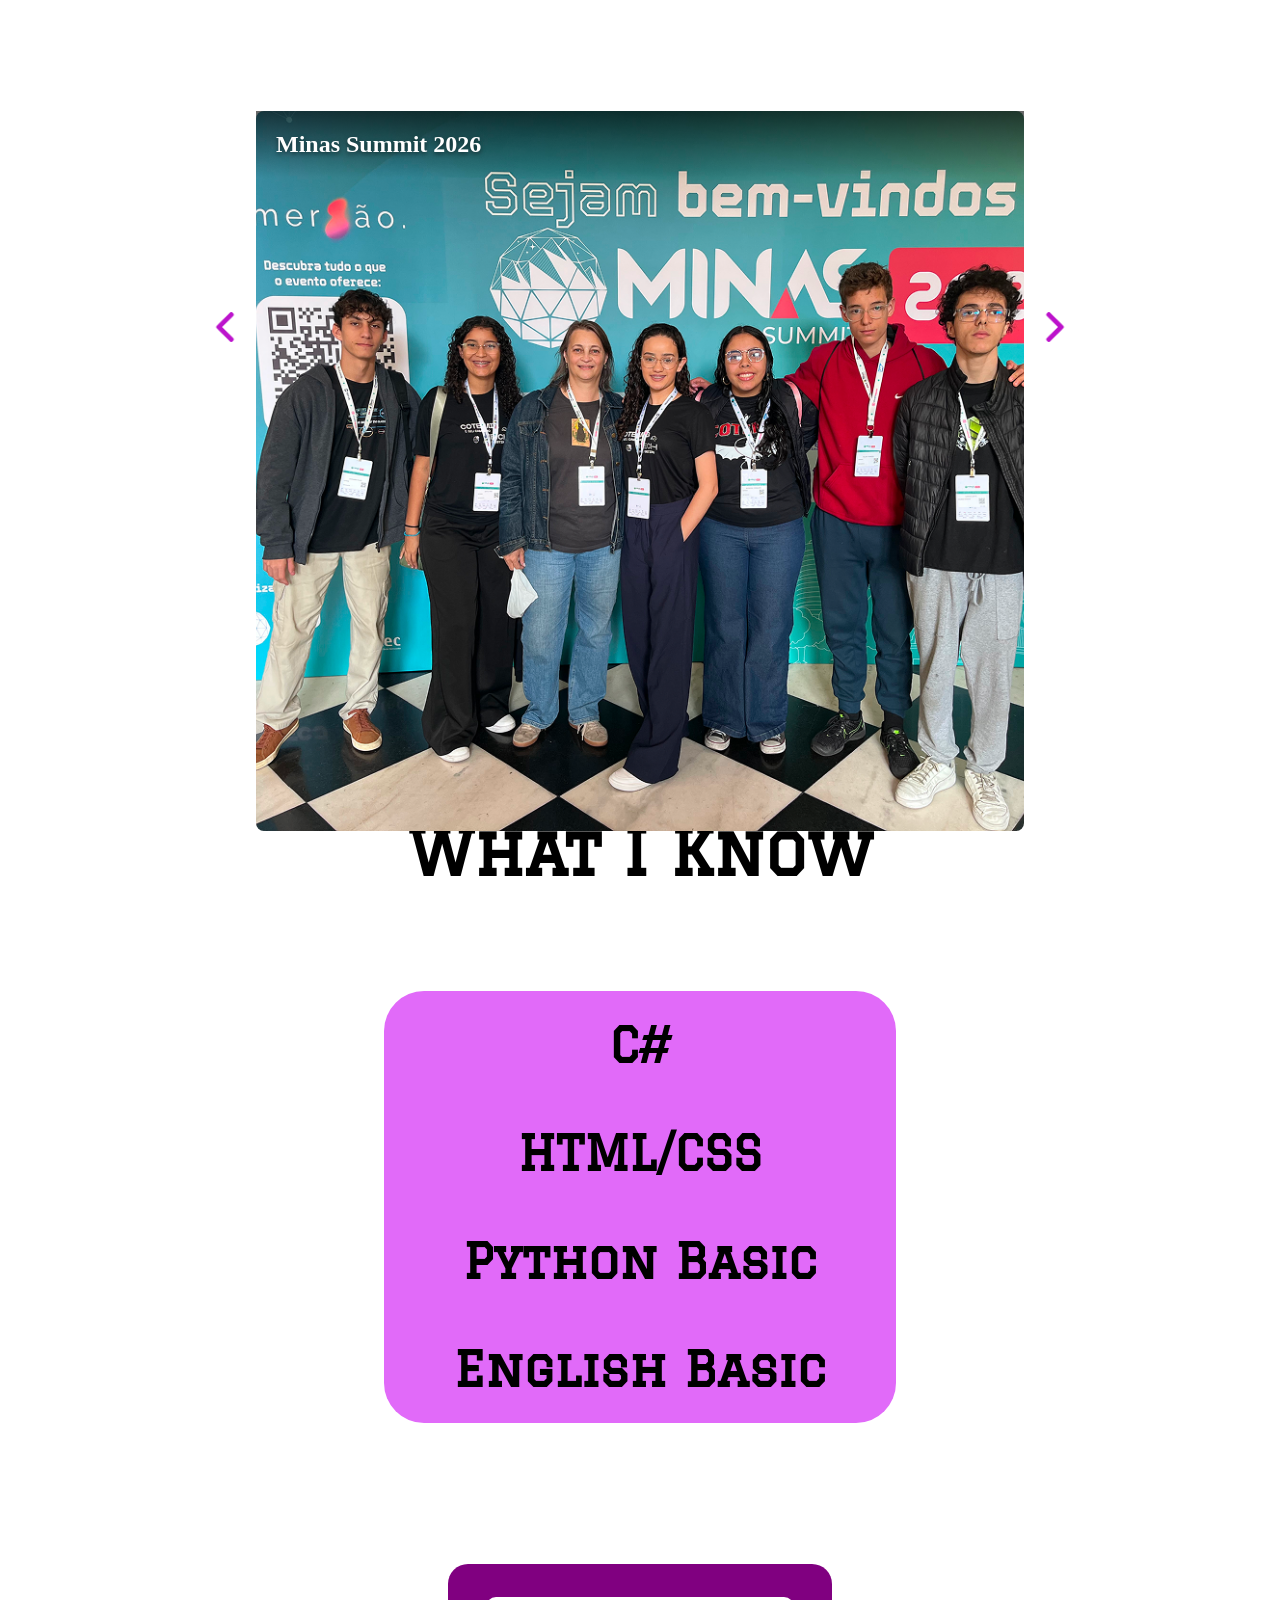
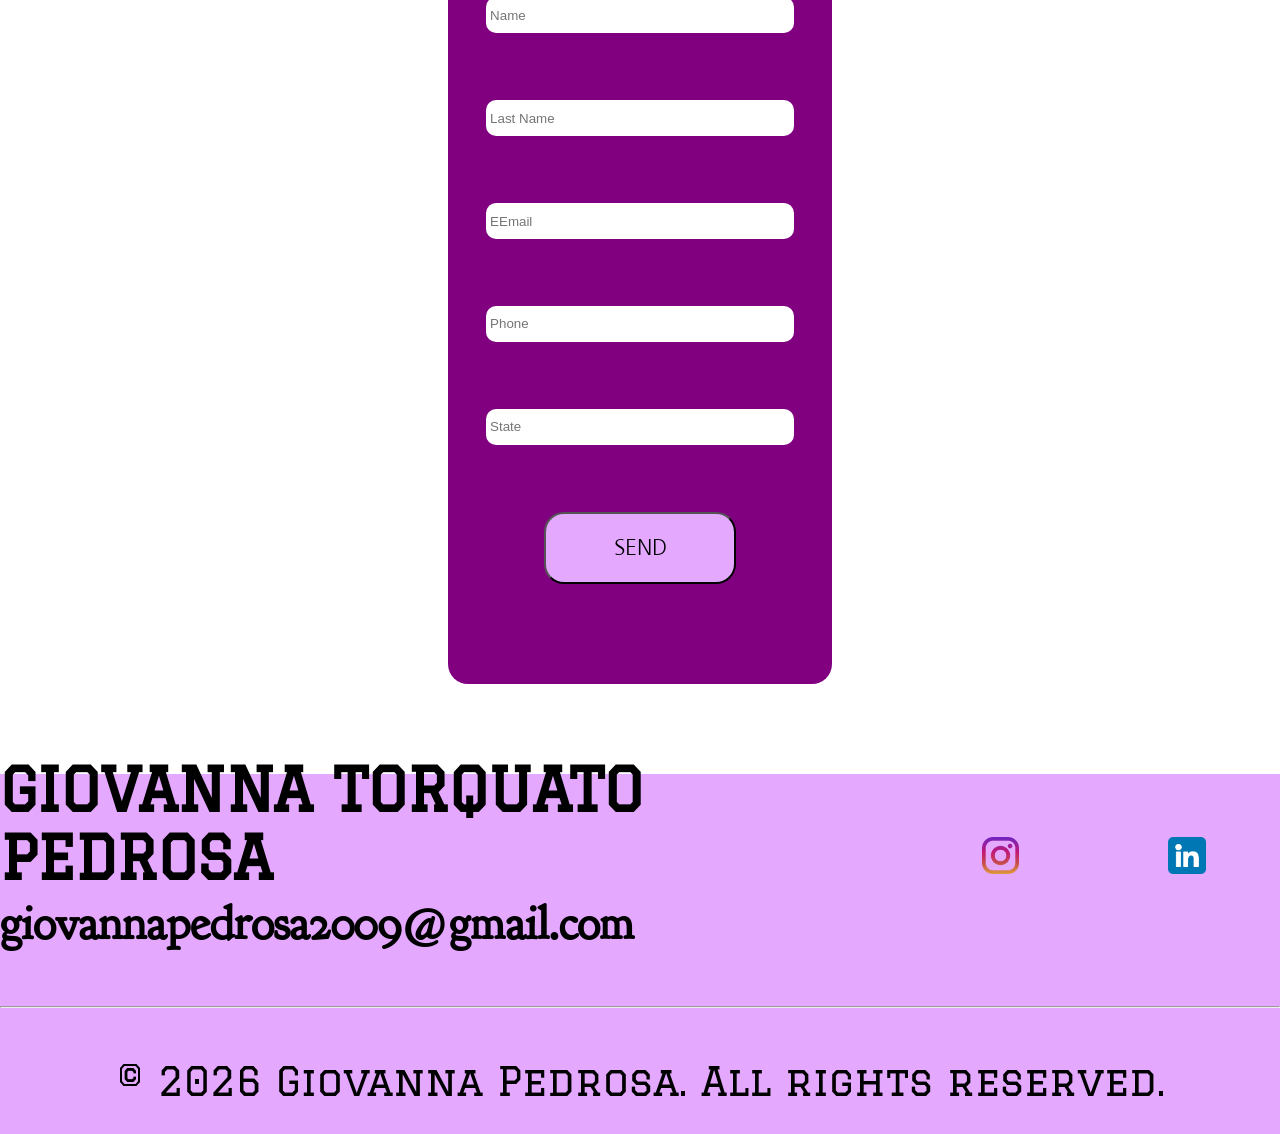
==== commit 46f990e7: "Fix HTML structure and update content" ====
--- a/english.html
+++ b/english.html
@@ -42,18 +42,20 @@
     </header>
 
     <section class="conteudo">
-        <p class="phrase">"It doesn't matter how slow you go, as long as you don't stop." — Confucius</p>
-         <img src="eu.png" class="eu"><div class="conteudo1">
+        <p class="phrase">"Não importa o quão devagar você vá, desde que não pare." — Confúcio</p>
+        <div class="conteudo1">
             <div class="display">
-                <h1>Who am I, after all?</h1>
-                <p>I am a student at Colégio Cotemig Barroca, currently in my second year of high school. I am a helpful person and have a great interest in learning new things whenever the opportunity arises. I like to read, write, and immerse myself in topics that fascinate me, and I have a talent for and affinity with the Portuguese language. I enjoy engaging in good debates and sharing my opinions at the table.</p>
+                <h1>Quem eu sou afinal?</h1>
+                <p>Sou estudante do Colégio Cotemig Barroca, cursando o segundo ano do ensino médio. Sou uma pessoa
+                    prestativa e tenho grande interesse em aprender coisas novas sempre que surge a oportunidade. Gosto
+                    de ler, escrever e me aprofundar em assuntos que me fascinam, e tenho facilidade e afinidade com a
+                    língua portuguesa.Gosto de um bom debate e por minhas opiniões na mesa.</p>
             </div>
+            <img src="eu.png" class="eu" alt="Foto de Giovanna">
+        </div>
+    </section>
 
 
-           
-
-        </div>
-    </section>
 
     <section class="sec2" id="skils">
         <h1>SKILS</h1>
@@ -194,4 +196,4 @@
     </footer>
 </body>
 
-</html>+</html>
--- a/style.css
+++ b/style.css
@@ -149,9 +149,9 @@
 }
 
 .conteudo1 {
-    display: flex;
-    justify-content: space-around;
-    align-items: center;
+    width: 100%;
+    gap: 40px;
+    display: flex;
     font-family: "Graduate", serif;
 }
 
@@ -162,7 +162,9 @@
     justify-content: space-around;
 
 }
-
+.affs {
+    display:flex;
+}
 .conteudo1 p {
     width: 80%;
     font-size: 40px;
@@ -181,6 +183,8 @@
 .eu {
     width: 100%;
     height: 70vh;
+    max-height: 80vh;
+    object-fit: cover;
     margin-right: 50px;
 }
 
@@ -500,6 +504,18 @@
     z-index: 1;
 }
 
+
+.display {
+    width: 55%;
+}
+
+.eu {
+    width: 30%;
+    height: auto;
+    max-height: 100vh;
+    object-fit: cover;
+    margin-right: 0;
+}
 #volta,
 #ir {
     width: 30px;
@@ -686,16 +702,18 @@
     }
 
     .conteudo1 {
+        align-items: center;
+        justify-content: center;
+        flex-direction: column-reverse;
+        font-family: "Graduate", serif;
+    }
+
+    .display {
+        display: flex;
         flex-direction: column;
-        font-family: "Graduate", serif;
-    }
-
-    .display {
-        display: flex;
-        flex-direction: column;
         align-items: center;
         justify-content: space-around;
-
+        width: 100%;
     }
 
     .conteudo1 p {
@@ -714,10 +732,11 @@
     }
 
     .eu {
-        width: 50%;
+        width: 80%;
         height: 50vh;
         margin-right: 0px;
         margin: 10px;
+        border-radius: 20px;
     }
 
     .phrase {
@@ -783,7 +802,7 @@
     }
 
     .flex img {
-        width: 40%;
+        width: 50%;
         height: 50%;
         object-fit: cover;
         margin: 20px;
@@ -791,7 +810,10 @@
 
     .sec2 {
         width: 100%;
-        height: 130vh;
+        height: 100vh;
+        display: flex;
+        flex-direction: column;
+        align-items: center;
     }
 
     .flex p {
@@ -916,7 +938,7 @@
 
     .sec4 h1 {
         font-family: "Graduate", serif;
-        font-size: 44px;
+        font-size: 37px;
         margin-top: 10px;
         color: var(--preto);
     }
@@ -1159,4 +1181,4 @@
     font-family: "Goudy Bookletter 1911", sans-serif;
     font-size: 18px;
 }
-}+}
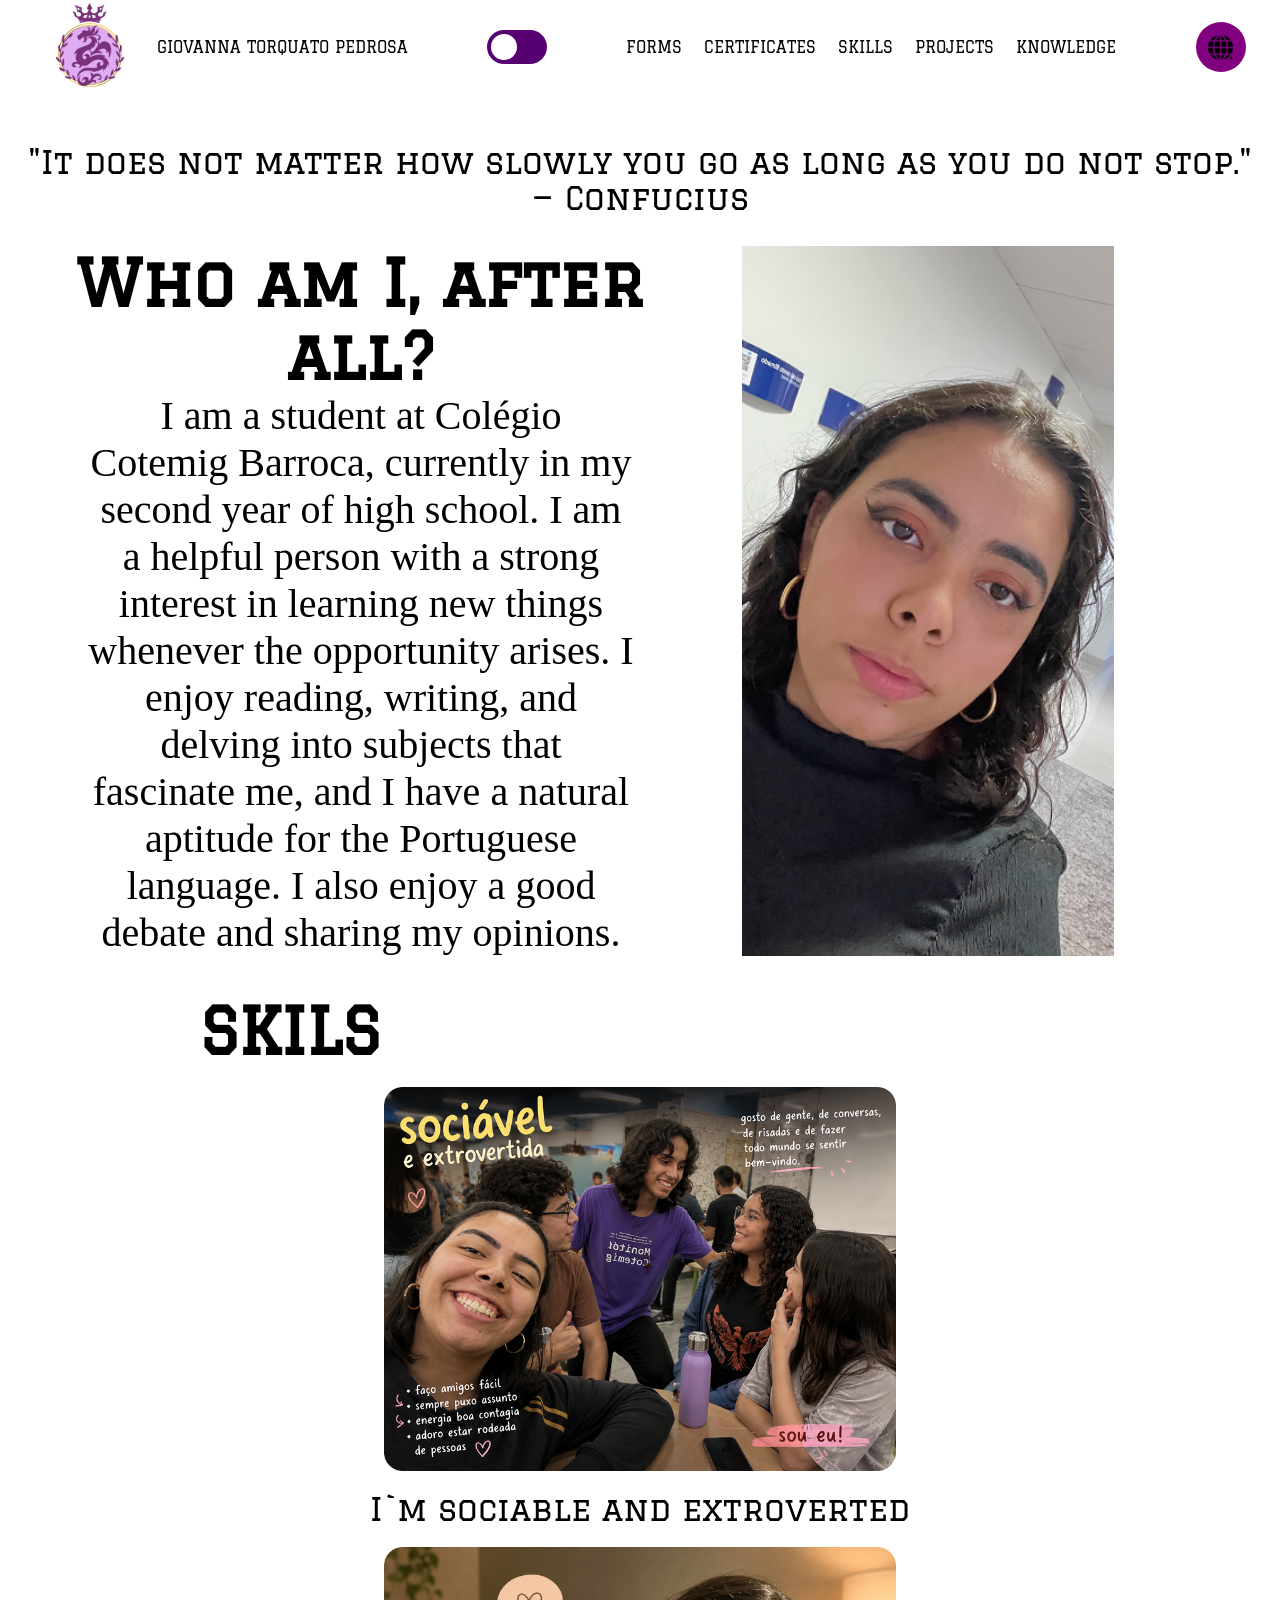
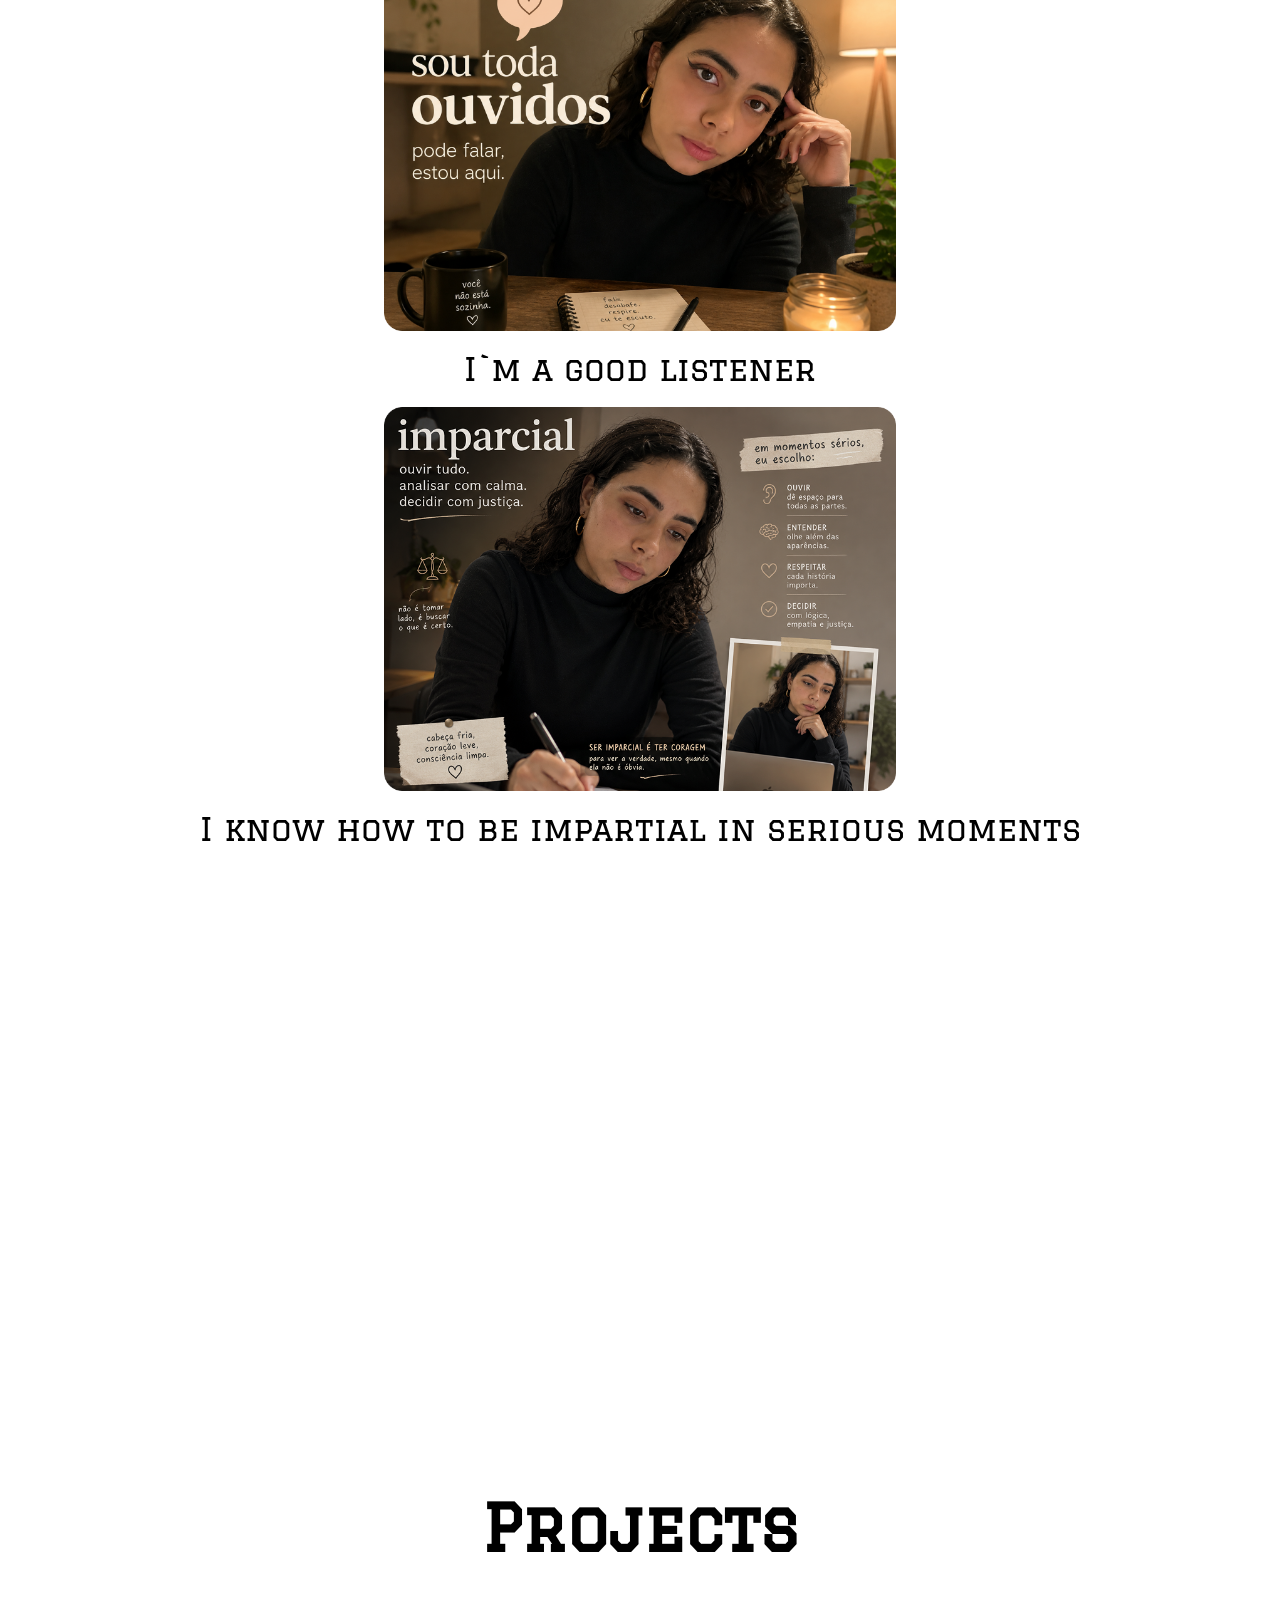
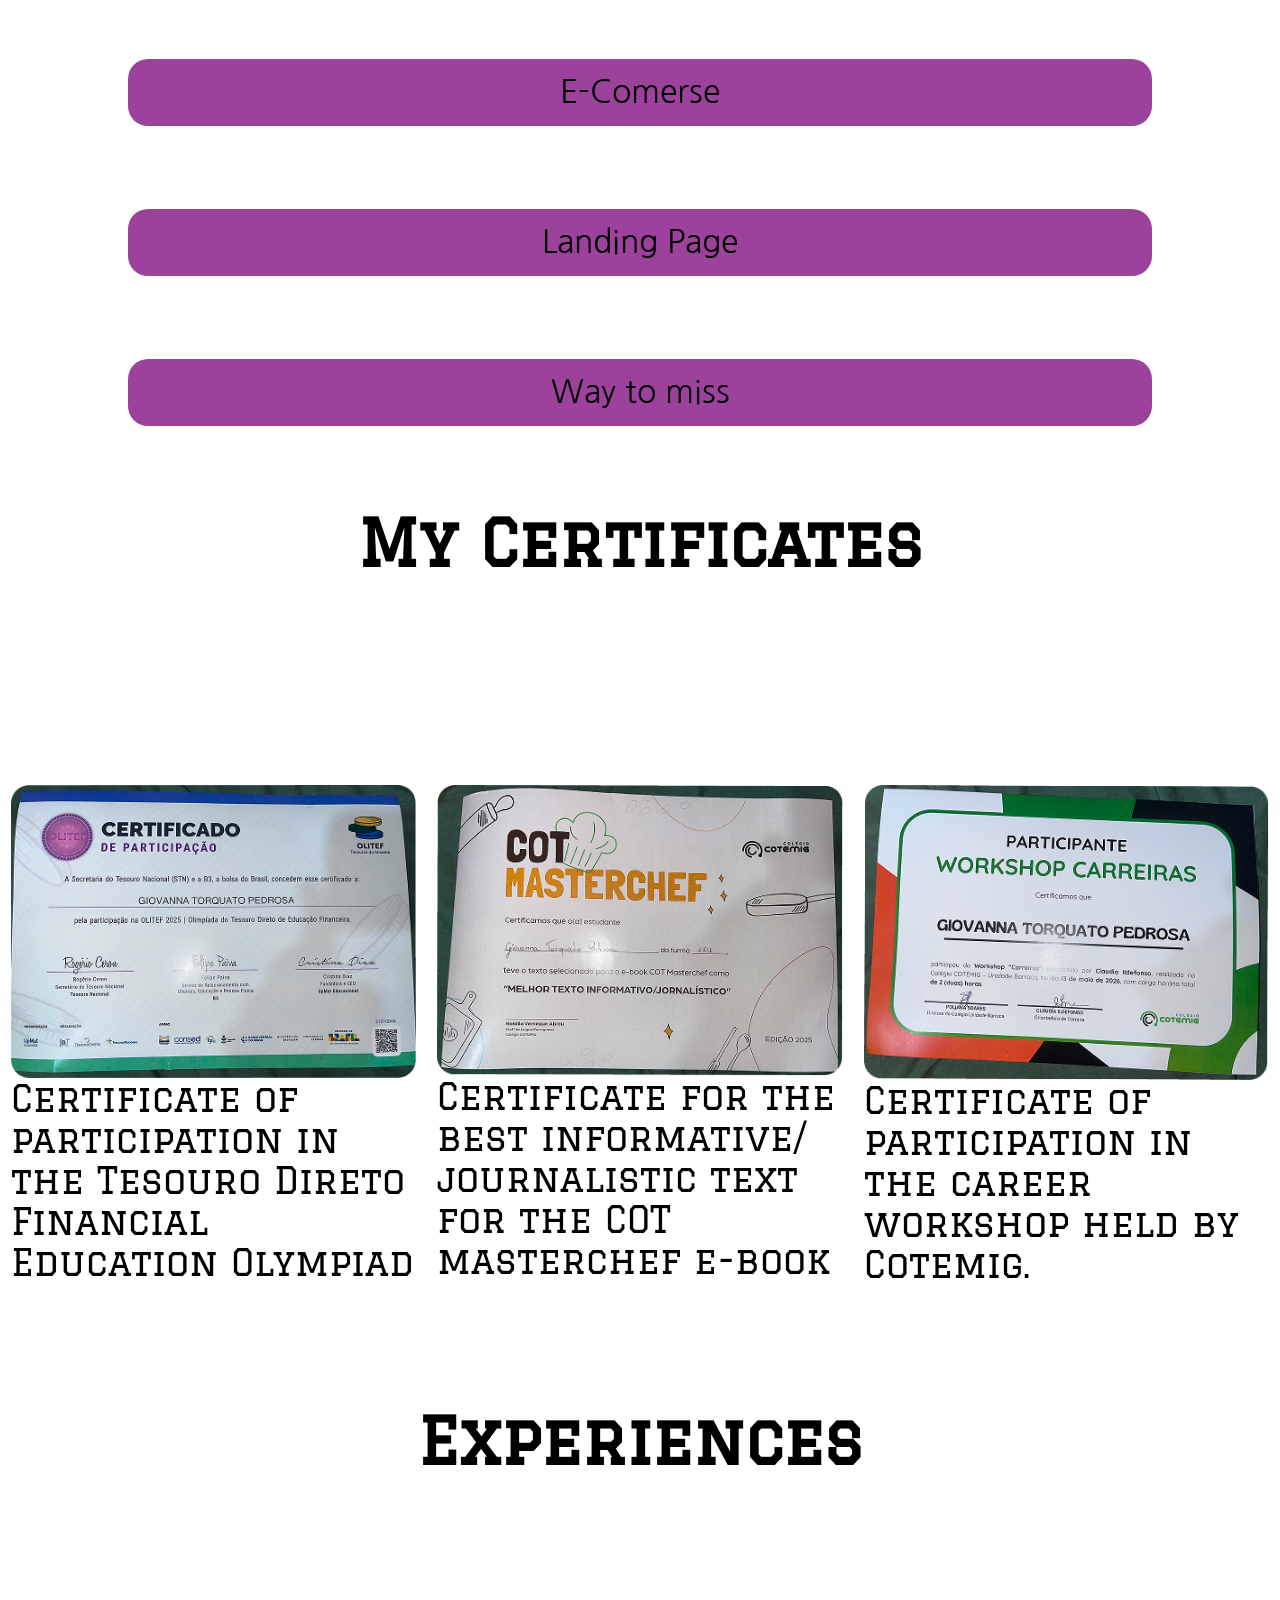
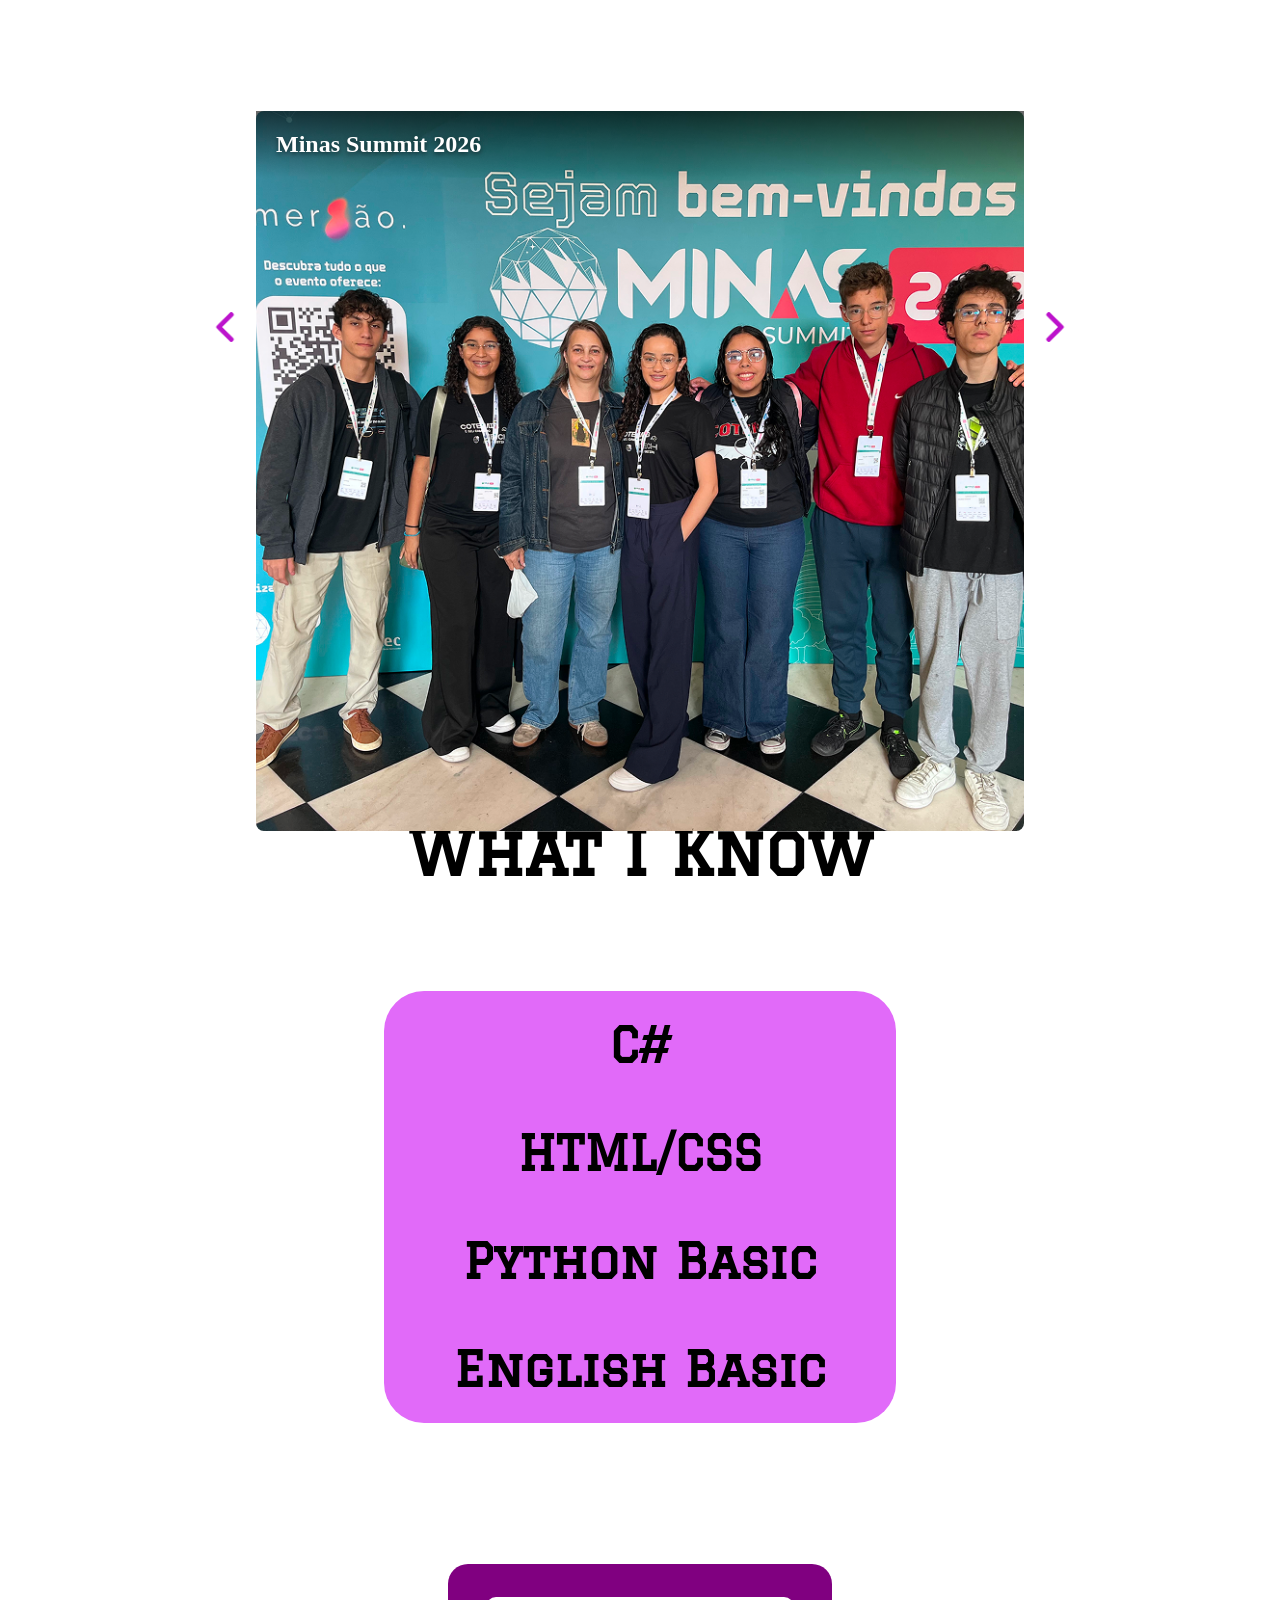
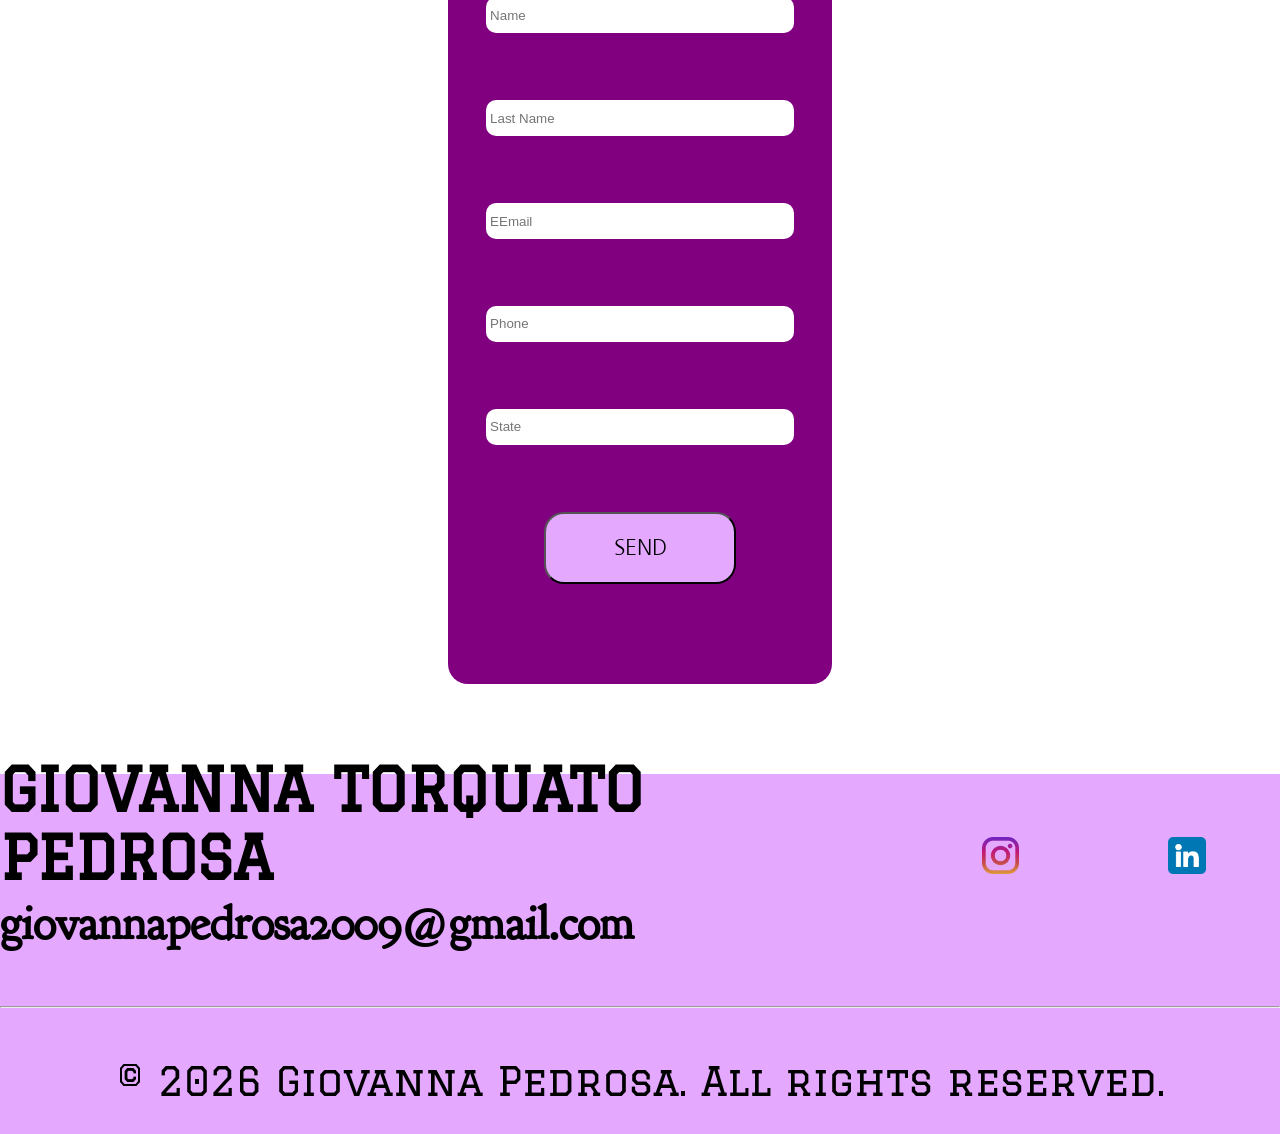
==== commit 1791ffe5: "Update english.html" ====
--- a/english.html
+++ b/english.html
@@ -42,14 +42,14 @@
     </header>
 
     <section class="conteudo">
-        <p class="phrase">"Não importa o quão devagar você vá, desde que não pare." — Confúcio</p>
+        <p class="phrase">"It does not matter how slowly you go as long as you do not stop." — Confucius</p>
         <div class="conteudo1">
             <div class="display">
-                <h1>Quem eu sou afinal?</h1>
-                <p>Sou estudante do Colégio Cotemig Barroca, cursando o segundo ano do ensino médio. Sou uma pessoa
-                    prestativa e tenho grande interesse em aprender coisas novas sempre que surge a oportunidade. Gosto
-                    de ler, escrever e me aprofundar em assuntos que me fascinam, e tenho facilidade e afinidade com a
-                    língua portuguesa.Gosto de um bom debate e por minhas opiniões na mesa.</p>
+                <h1>Who am I, after all?</h1>
+                <p>I am a student at Colégio Cotemig Barroca, currently in my second year of high school.
+                    I am a helpful person with a strong interest in learning new things whenever the opportunity arises.
+                    I enjoy reading, writing, and delving into subjects that fascinate me, and I have a natural aptitude for the Portuguese language. 
+                    I also enjoy a good debate and sharing my opinions.</p>
             </div>
             <img src="eu.png" class="eu" alt="Foto de Giovanna">
         </div>
--- a/style.css
+++ b/style.css
@@ -698,7 +698,7 @@
         padding: 20px;
         font-family: "Graduate", serif;
         width: 100%;
-        height: 120vh;
+        height: 150vh;
     }
 
     .conteudo1 {
